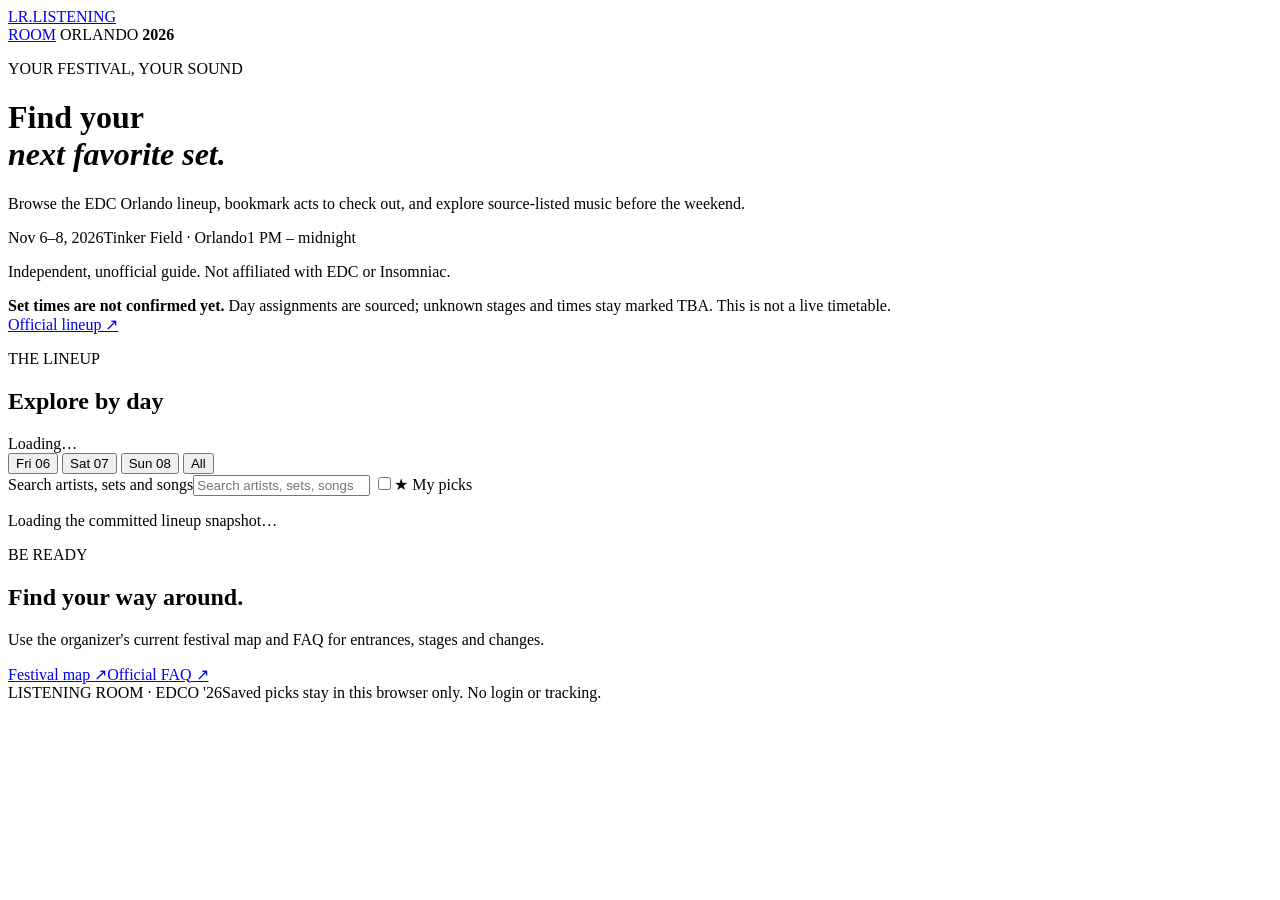
==== companion/index.html @ e68a5770 "Companion MVP: add companion/index.html" ====
<!doctype html>
<html lang="en">
<head>
  <meta charset="utf-8">
  <meta name="viewport" content="width=device-width, initial-scale=1">
  <meta name="theme-color" content="#101225">
  <meta name="description" content="An independent, unofficial EDC Orlando 2026 lineup and music discovery companion.">
  <title>Listening Room · Orlando 2026</title>
  <link rel="stylesheet" href="styles.css">
  <script defer src="app.js"></script>
</head>
<body>
  <header class="site-header">
    <div class="wrap topbar">
      <a class="brand" href="./" aria-label="Listening Room home"><span class="brand-mark">LR<span class="brand-dot">.</span></span><span class="brand-text">LISTENING<br>ROOM</span></a>
      <span class="event-chip">ORLANDO <strong>2026</strong></span>
    </div>
    <div class="wrap hero">
      <p class="eyebrow">YOUR FESTIVAL, YOUR SOUND</p>
      <h1>Find your<br><em>next favorite set.</em></h1>
      <p class="lede">Browse the EDC Orlando lineup, bookmark acts to check out, and explore source-listed music before the weekend.</p>
      <div class="facts">
        <span>Nov 6–8, 2026</span><span>Tinker Field · Orlando</span><span>1 PM – midnight</span>
      </div>
      <p class="disclaimer">Independent, unofficial guide. Not affiliated with EDC or Insomniac.</p>
    </div>
  </header>
  <main class="wrap">
    <section class="notice" aria-label="Schedule status">
      <div><strong>Set times are not confirmed yet.</strong> Day assignments are sourced; unknown stages and times stay marked TBA. This is not a live timetable.</div>
      <a href="https://orlando.edc.com/lineup/" target="_blank" rel="noopener noreferrer">Official lineup ↗</a>
    </section>
    <section class="explorer" aria-label="Explore the lineup">
      <div class="section-intro"><div><p class="eyebrow">THE LINEUP</p><h2>Explore by day</h2></div><span id="record-count" class="record-count" role="status" aria-live="polite">Loading…</span></div>
      <div class="toolbar">
        <div class="days" role="group" aria-label="Filter lineup by day">
          <button type="button" data-day="2026-11-06" aria-pressed="true">Fri <span>06</span></button>
          <button type="button" data-day="2026-11-07" aria-pressed="false">Sat <span>07</span></button>
          <button type="button" data-day="2026-11-08" aria-pressed="false">Sun <span>08</span></button>
          <button type="button" data-day="all" aria-pressed="false">All</button>
        </div>
        <label class="search-field"><span class="visually-hidden">Search artists, sets and songs</span><input id="search" type="search" placeholder="Search artists, sets, songs…" autocomplete="off"></label>
        <label class="saved-toggle"><input id="saved-only" type="checkbox"><span>★ My picks</span></label>
      </div>
      <p class="source-note" id="source-note">Loading the committed lineup snapshot…</p>
      <div id="cards" class="card-grid" aria-live="off"></div>
      <p id="empty" class="empty" hidden>No matching sets. Try another day or clear your filters.</p>
      <p id="load-error" class="error" role="alert" hidden>Couldn't load the local festival data. Serve this repository over HTTP and try again.</p>
    </section>
    <section class="more">
      <div><p class="eyebrow">BE READY</p><h2>Find your way around.</h2><p>Use the organizer's current festival map and FAQ for entrances, stages and changes.</p></div>
      <div class="more-links"><a id="map-link" href="https://orlando.edc.com/guide/map/" target="_blank" rel="noopener noreferrer">Festival map ↗</a><a href="https://orlando.edc.com/guide/faq/" target="_blank" rel="noopener noreferrer">Official FAQ ↗</a></div>
    </section>
  </main>
  <footer class="wrap footer"><span>LISTENING ROOM · EDCO '26</span><span>Saved picks stay in this browser only. No login or tracking.</span></footer>
</body>
</html>
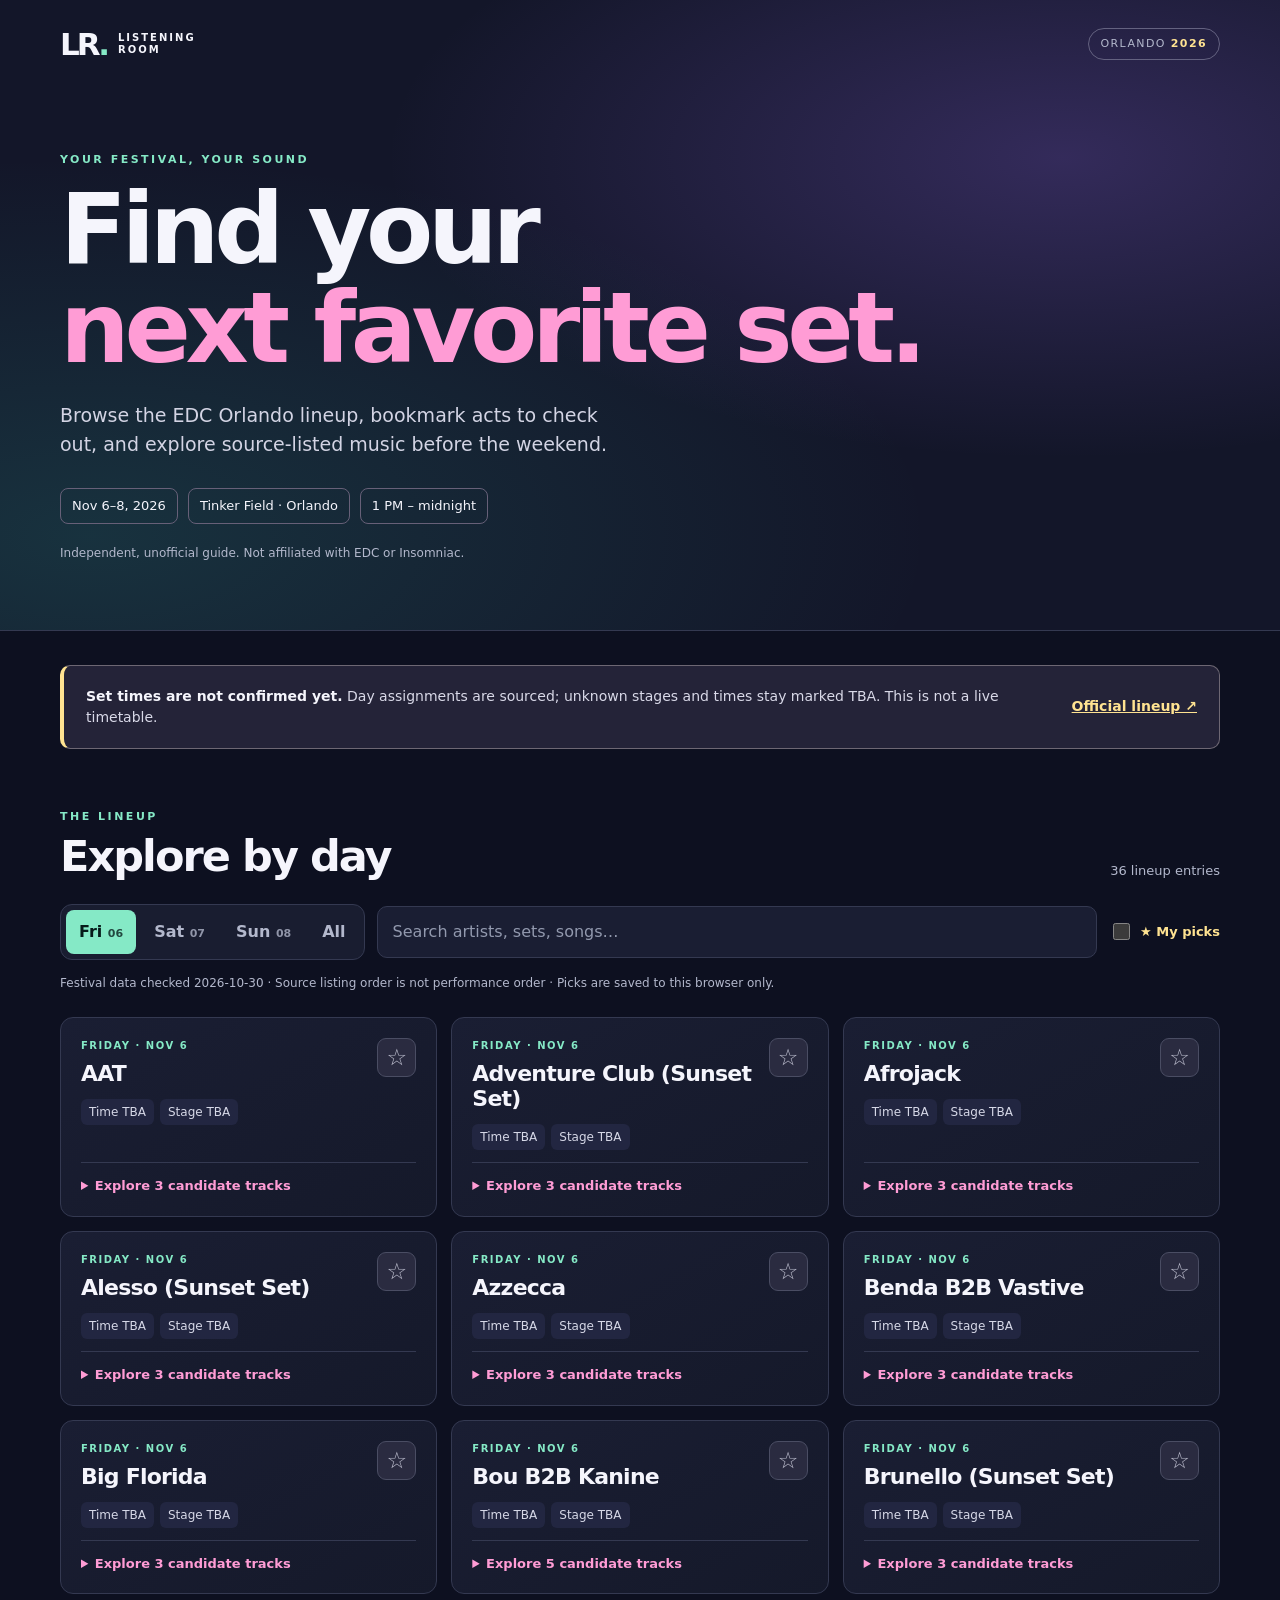
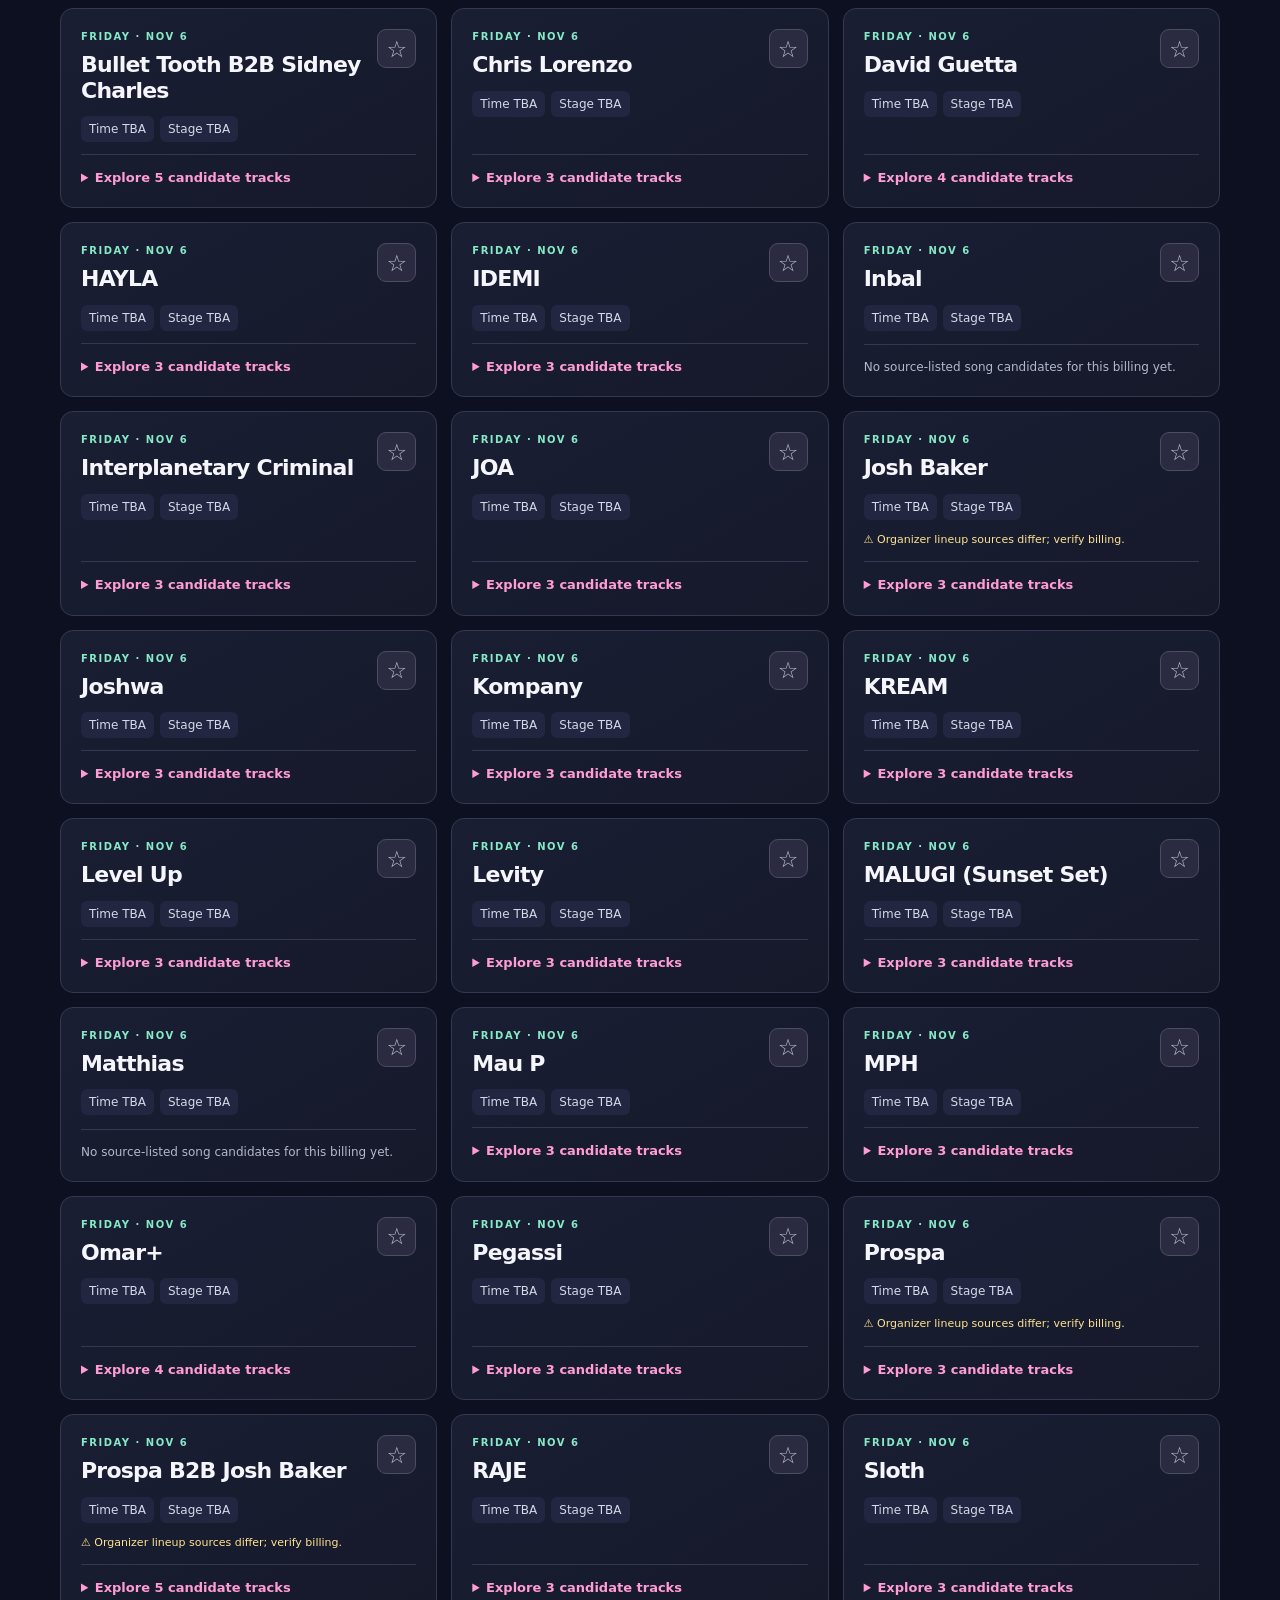
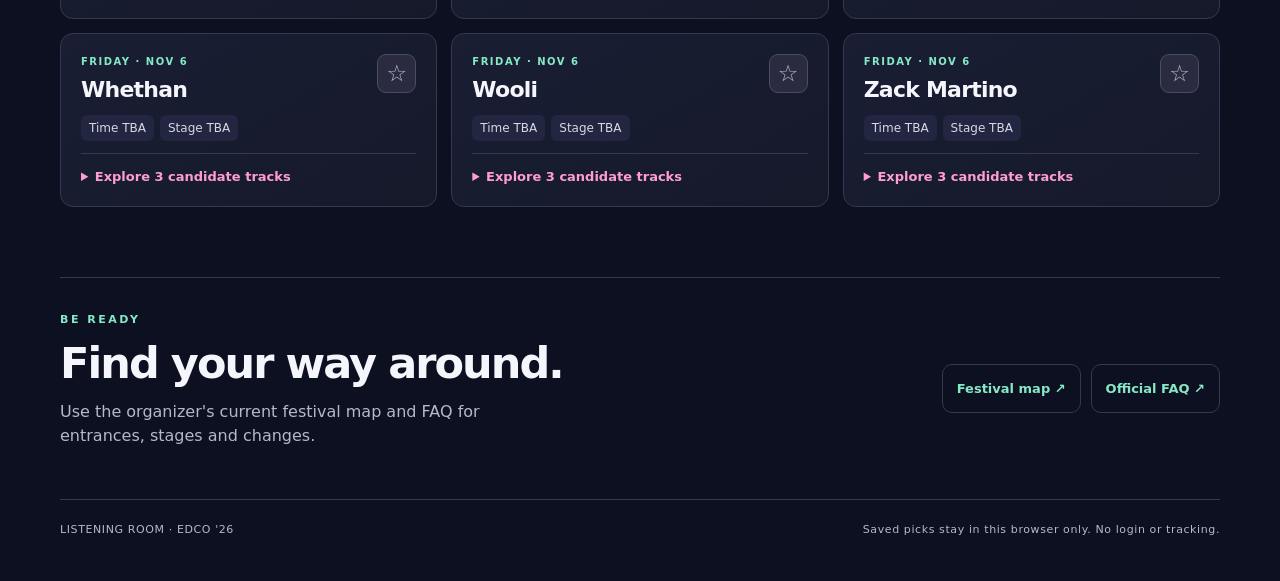
==== commit 45322c62: "Clarify unconfirmed schedule language" ====
--- a/companion/index.html
+++ b/companion/index.html
@@ -44,7 +44,7 @@
       </div>
       <p class="source-note" id="source-note">Loading the committed lineup snapshot…</p>
       <div id="cards" class="card-grid" aria-live="off"></div>
-      <p id="empty" class="empty" hidden>No matching sets. Try another day or clear your filters.</p>
+      <p id="empty" class="empty" hidden>No matching lineup entries. Try another day or clear your filters.</p>
       <p id="load-error" class="error" role="alert" hidden>Couldn't load the local festival data. Serve this repository over HTTP and try again.</p>
     </section>
     <section class="more">
--- a/companion/styles.css
+++ b/companion/styles.css
@@ -0,0 +1,74 @@
+:root{color-scheme:dark;--bg:#0d1020;--panel:#1a1e33;--panel2:#222641;--border:#343951;--text:#f5f5fc;--muted:#b3b8cc;--mint:#85e9c6;--pink:#ff9cd5;--yellow:#ffe391;font-family:Inter,ui-sans-serif,system-ui,-apple-system,BlinkMacSystemFont,"Segoe UI",sans-serif;font-synthesis:none}
+*{box-sizing:border-box}
+html{scroll-behavior:smooth}
+body{margin:0;background:var(--bg);color:var(--text);line-height:1.5}
+a{color:inherit}
+a:focus-visible,button:focus-visible,input:focus-visible,summary:focus-visible{outline:3px solid var(--mint);outline-offset:3px}
+button,input{font:inherit}
+button{cursor:pointer}
+.wrap{width:min(1160px,calc(100% - 36px));margin:auto}
+.site-header{background:radial-gradient(ellipse at 83% 25%,rgba(137,97,219,.28),transparent 45%),radial-gradient(ellipse at 7% 85%,rgba(49,196,174,.16),transparent 50%),#131629;border-bottom:1px solid var(--border)}
+.topbar{height:88px;display:flex;justify-content:space-between;align-items:center}
+.brand{display:flex;align-items:center;gap:11px;text-decoration:none}
+.brand-mark{font-size:31px;line-height:1;font-weight:950;letter-spacing:-3px}
+.brand-dot{color:var(--mint)}
+.brand-text{font-size:10px;font-weight:900;letter-spacing:2px;line-height:1.2}
+.event-chip{border:1px solid #646280;border-radius:30px;padding:7px 12px;font-size:11px;letter-spacing:1.4px;color:var(--muted)}
+.event-chip strong{color:var(--yellow)}
+.hero{padding:64px 0 68px;max-width:1160px}
+.eyebrow{font-size:11px;letter-spacing:2.5px;font-weight:850;color:var(--mint)}
+h1,h2,h3,p{margin-top:0}
+h1{font-size:clamp(46px,8vw,98px);letter-spacing:-.055em;line-height:1.02;margin-bottom:22px;font-weight:900}
+h1 em{font-style:normal;color:var(--pink)}
+.lede{max-width:575px;font-size:19px;color:#d3d4e4}
+.facts{display:flex;flex-wrap:wrap;gap:10px;margin:30px 0 20px}
+.facts span{border:1px solid #676078;border-radius:8px;padding:7px 11px;font-size:13px}
+.disclaimer{color:var(--muted);font-size:12px;margin:0}
+.notice{display:flex;align-items:center;justify-content:space-between;gap:22px;margin:34px 0 60px;padding:20px 22px;border:1px solid #6d6773;border-left:4px solid var(--yellow);border-radius:10px;background:#242338;font-size:14px;color:#d9d9e8}
+.notice strong{color:var(--text)}
+.notice a{white-space:nowrap;color:var(--yellow);font-weight:800}
+.section-intro{display:flex;justify-content:space-between;align-items:end;gap:20px;margin-bottom:23px}
+.section-intro .eyebrow{margin-bottom:8px}
+h2{font-size:clamp(29px,4vw,43px);letter-spacing:-.045em;line-height:1.1;margin:0}
+.record-count{color:var(--muted);font-size:13px}
+.toolbar{display:flex;align-items:center;gap:12px;flex-wrap:wrap;margin-bottom:14px}
+.days{display:flex;gap:5px;background:#191d30;border:1px solid var(--border);padding:5px;border-radius:12px}
+.days button{border:0;border-radius:8px;background:transparent;color:var(--muted);padding:10px 13px;font-weight:750}
+.days button span{font-size:11px;opacity:.78}
+.days button[aria-pressed=true]{background:var(--mint);color:#071b1a}
+.search-field{flex:1;min-width:190px}
+.search-field input{width:100%;border:1px solid var(--border);background:var(--panel);border-radius:10px;padding:13px 15px;color:var(--text)}
+.search-field input::placeholder{color:#9299ae}
+.saved-toggle{display:flex;gap:7px;align-items:center;white-space:nowrap;min-height:46px;color:var(--yellow);font-weight:750;font-size:13px;cursor:pointer}
+.saved-toggle input{accent-color:var(--mint);height:17px;width:17px}
+.source-note{color:var(--muted);font-size:12px;margin:0 0 25px}
+.card-grid{display:grid;grid-template-columns:repeat(3,minmax(0,1fr));gap:14px}
+.act-card{min-width:0;border:1px solid var(--border);border-radius:13px;padding:20px;background:linear-gradient(150deg,var(--panel),#15192a);display:flex;flex-direction:column}
+.card-top{display:flex;gap:16px;justify-content:space-between;align-items:start}
+.day-label{color:var(--mint);font-size:10px;letter-spacing:1.5px;font-weight:900;margin:0 0 8px}
+.act-card h3{font-size:22px;letter-spacing:-.035em;line-height:1.15;overflow-wrap:anywhere;margin:0 0 13px}
+.star{font-size:23px;border:1px solid #4a4d63;border-radius:9px;background:#2a2b40;color:#b8b9c9;width:39px;height:39px;flex:none}
+.star[aria-pressed=true]{color:#19192c;background:var(--yellow);border-color:var(--yellow)}
+.schedule{display:flex;flex-wrap:wrap;gap:6px;margin-bottom:12px}
+.schedule span{font-size:12px;color:#d6d8e7;background:var(--panel2);padding:4px 8px;border-radius:6px}
+.flag{color:var(--yellow);font-size:11px;margin:0 0 13px}
+.songs{border-top:1px solid var(--border);margin-top:auto;padding-top:13px}
+.songs summary{font-size:13px;cursor:pointer;font-weight:750;color:var(--pink)}
+.songs ol{padding-left:18px;margin:13px 0 2px}
+.songs li{margin-bottom:12px}
+.songs li strong{display:block;font-size:13px;font-weight:650}
+.songs li small{display:block;color:var(--muted);font-size:11px;overflow-wrap:anywhere}
+.songs li a{display:inline-block;font-size:12px;margin-top:3px;color:var(--mint)}
+.songs-note{color:var(--muted);font-size:11px;margin:8px 0 0}
+.no-songs{color:var(--muted);font-size:12px;margin:auto 0 0;border-top:1px solid var(--border);padding-top:13px}
+.empty,.error{background:var(--panel);border:1px solid var(--border);padding:30px;border-radius:12px;text-align:center;color:var(--muted)}
+.more{border-top:1px solid var(--border);margin:70px 0 35px;padding-top:34px;display:flex;justify-content:space-between;gap:20px}
+.more p:not(.eyebrow){color:var(--muted);max-width:430px;margin-top:13px}
+.more-links{display:flex;align-items:center;gap:10px;flex-wrap:wrap}
+.more-links a{border:1px solid var(--border);border-radius:10px;text-decoration:none;padding:14px;color:var(--mint);font-size:13px;font-weight:850}
+.footer{border-top:1px solid var(--border);padding:22px 0 42px;display:flex;justify-content:space-between;flex-wrap:wrap;gap:12px;color:var(--muted);font-size:11px;letter-spacing:.6px}
+.visually-hidden{position:absolute;width:1px;height:1px;clip:rect(0,0,0,0);overflow:hidden;white-space:nowrap}
+[hidden]{display:none!important}
+@media(max-width:920px){.card-grid{grid-template-columns:repeat(2,minmax(0,1fr))}}
+@media(max-width:630px){.wrap{width:min(100% - 28px,1160px)}.topbar{height:70px}.hero{padding:39px 0 48px}.lede{font-size:16px}.notice{align-items:start;flex-direction:column;margin:22px 0 44px}.toolbar{align-items:stretch}.days{width:100%;justify-content:space-between}.days button{flex:1;padding:11px 4px}.search-field{flex-basis:100%}.card-grid{grid-template-columns:1fr}.act-card{padding:17px}.more{flex-direction:column;margin-top:48px}.section-intro{align-items:end}.record-count{max-width:100px;text-align:right}}
+@media(prefers-reduced-motion:reduce){html{scroll-behavior:auto}}
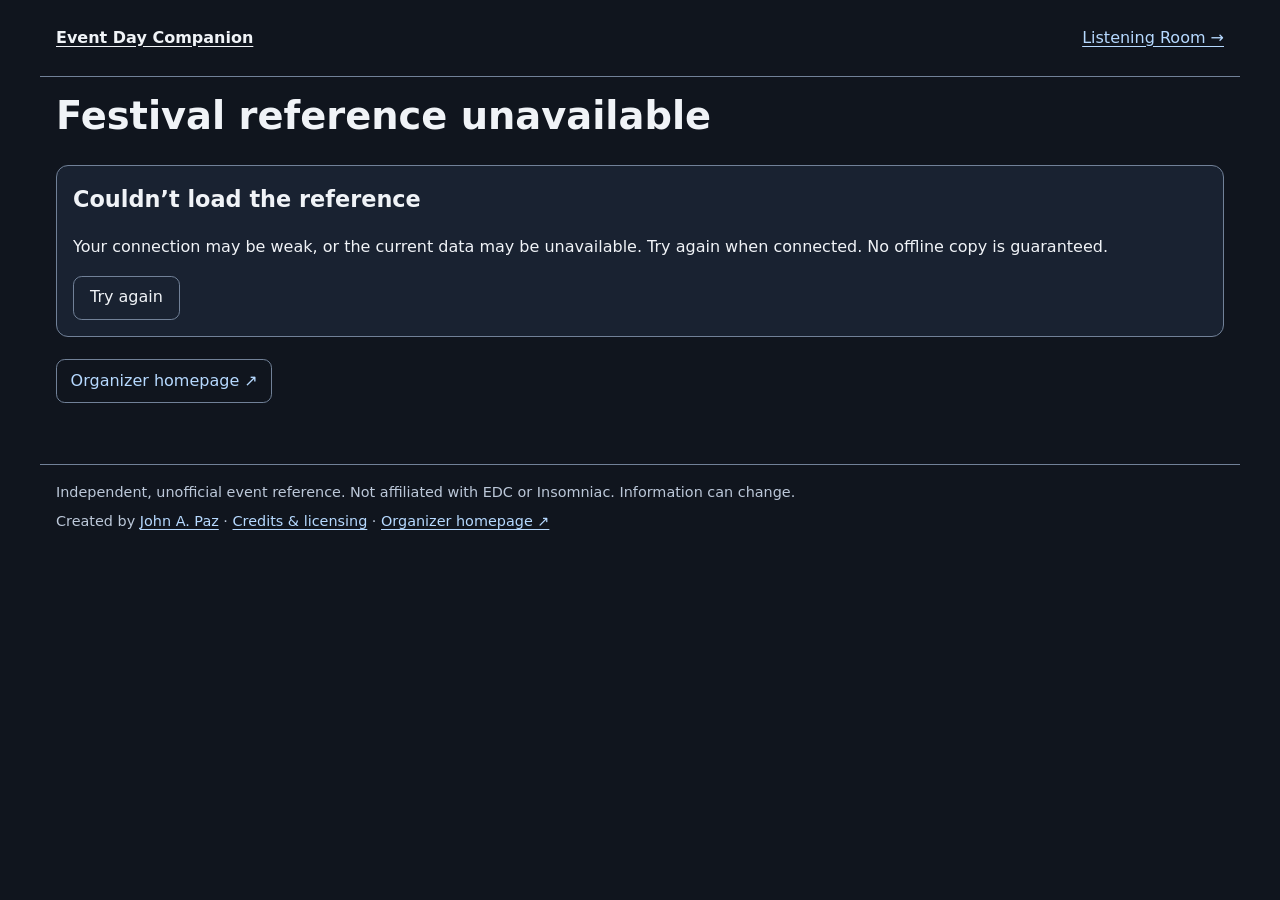
==== commit 61a5c4b7: "Build isolated functional Companion preview and browser acceptance suite" ====
--- a/companion/index.html
+++ b/companion/index.html
@@ -3,55 +3,29 @@
 <head>
   <meta charset="utf-8">
   <meta name="viewport" content="width=device-width, initial-scale=1">
-  <meta name="theme-color" content="#101225">
-  <meta name="description" content="An independent, unofficial EDC Orlando 2026 lineup and music discovery companion.">
-  <title>Listening Room · Orlando 2026</title>
+  <meta name="robots" content="noindex,nofollow">
+  <title>Event Day Companion · EDC Orlando 2026</title>
+  <link rel="icon" href="/favicon.svg" type="image/svg+xml">
   <link rel="stylesheet" href="styles.css">
-  <script defer src="app.js"></script>
+  <script src="../listening-room/lib.js" defer></script>
+  <script src="lib.js" defer></script>
+  <script src="components.js" defer></script>
+  <script src="app.js" defer></script>
 </head>
 <body>
+  <a class="skip" href="#main">Skip to content</a>
   <header class="site-header">
-    <div class="wrap topbar">
-      <a class="brand" href="./" aria-label="Listening Room home"><span class="brand-mark">LR<span class="brand-dot">.</span></span><span class="brand-text">LISTENING<br>ROOM</span></a>
-      <span class="event-chip">ORLANDO <strong>2026</strong></span>
-    </div>
-    <div class="wrap hero">
-      <p class="eyebrow">YOUR FESTIVAL, YOUR SOUND</p>
-      <h1>Find your<br><em>next favorite set.</em></h1>
-      <p class="lede">Browse the EDC Orlando lineup, bookmark acts to check out, and explore source-listed music before the weekend.</p>
-      <div class="facts">
-        <span>Nov 6–8, 2026</span><span>Tinker Field · Orlando</span><span>1 PM – midnight</span>
-      </div>
-      <p class="disclaimer">Independent, unofficial guide. Not affiliated with EDC or Insomniac.</p>
-    </div>
+    <a href="#/explore" class="brand">Event Day Companion</a>
+    <a href="/listening-room/">Listening Room →</a>
   </header>
-  <main class="wrap">
-    <section class="notice" aria-label="Schedule status">
-      <div><strong>Set times are not confirmed yet.</strong> Day assignments are sourced; unknown stages and times stay marked TBA. This is not a live timetable.</div>
-      <a href="https://orlando.edc.com/lineup/" target="_blank" rel="noopener noreferrer">Official lineup ↗</a>
-    </section>
-    <section class="explorer" aria-label="Explore the lineup">
-      <div class="section-intro"><div><p class="eyebrow">THE LINEUP</p><h2>Explore by day</h2></div><span id="record-count" class="record-count" role="status" aria-live="polite">Loading…</span></div>
-      <div class="toolbar">
-        <div class="days" role="group" aria-label="Filter lineup by day">
-          <button type="button" data-day="2026-11-06" aria-pressed="true">Fri <span>06</span></button>
-          <button type="button" data-day="2026-11-07" aria-pressed="false">Sat <span>07</span></button>
-          <button type="button" data-day="2026-11-08" aria-pressed="false">Sun <span>08</span></button>
-          <button type="button" data-day="all" aria-pressed="false">All</button>
-        </div>
-        <label class="search-field"><span class="visually-hidden">Search artists, sets and songs</span><input id="search" type="search" placeholder="Search artists, sets, songs…" autocomplete="off"></label>
-        <label class="saved-toggle"><input id="saved-only" type="checkbox"><span>★ My picks</span></label>
-      </div>
-      <p class="source-note" id="source-note">Loading the committed lineup snapshot…</p>
-      <div id="cards" class="card-grid" aria-live="off"></div>
-      <p id="empty" class="empty" hidden>No matching lineup entries. Try another day or clear your filters.</p>
-      <p id="load-error" class="error" role="alert" hidden>Couldn't load the local festival data. Serve this repository over HTTP and try again.</p>
-    </section>
-    <section class="more">
-      <div><p class="eyebrow">BE READY</p><h2>Find your way around.</h2><p>Use the organizer's current festival map and FAQ for entrances, stages and changes.</p></div>
-      <div class="more-links"><a id="map-link" href="https://orlando.edc.com/guide/map/" target="_blank" rel="noopener noreferrer">Festival map ↗</a><a href="https://orlando.edc.com/guide/faq/" target="_blank" rel="noopener noreferrer">Official FAQ ↗</a></div>
-    </section>
+  <main id="main" tabindex="-1" aria-busy="true">
+    <h1>EDC Orlando 2026</h1>
+    <p role="status">Loading stages and performances…</p>
   </main>
-  <footer class="wrap footer"><span>LISTENING ROOM · EDCO '26</span><span>Saved picks stay in this browser only. No login or tracking.</span></footer>
+  <noscript><p>This preview needs JavaScript for stage and day filtering. Visit <a href="https://orlando.edc.com/">the organizer homepage</a> for official information.</p></noscript>
+  <footer>
+    <p>Independent, unofficial event reference. Not affiliated with EDC or Insomniac. Information can change.</p>
+    <p>Created by <a href="https://johnapaz.com/">John A. Paz</a> · <a href="/about/credits/">Credits &amp; licensing</a> · <a href="https://orlando.edc.com/">Organizer homepage ↗</a></p>
+  </footer>
 </body>
 </html>
--- a/companion/styles.css
+++ b/companion/styles.css
@@ -1,74 +1,3 @@
-:root{color-scheme:dark;--bg:#0d1020;--panel:#1a1e33;--panel2:#222641;--border:#343951;--text:#f5f5fc;--muted:#b3b8cc;--mint:#85e9c6;--pink:#ff9cd5;--yellow:#ffe391;font-family:Inter,ui-sans-serif,system-ui,-apple-system,BlinkMacSystemFont,"Segoe UI",sans-serif;font-synthesis:none}
-*{box-sizing:border-box}
-html{scroll-behavior:smooth}
-body{margin:0;background:var(--bg);color:var(--text);line-height:1.5}
-a{color:inherit}
-a:focus-visible,button:focus-visible,input:focus-visible,summary:focus-visible{outline:3px solid var(--mint);outline-offset:3px}
-button,input{font:inherit}
-button{cursor:pointer}
-.wrap{width:min(1160px,calc(100% - 36px));margin:auto}
-.site-header{background:radial-gradient(ellipse at 83% 25%,rgba(137,97,219,.28),transparent 45%),radial-gradient(ellipse at 7% 85%,rgba(49,196,174,.16),transparent 50%),#131629;border-bottom:1px solid var(--border)}
-.topbar{height:88px;display:flex;justify-content:space-between;align-items:center}
-.brand{display:flex;align-items:center;gap:11px;text-decoration:none}
-.brand-mark{font-size:31px;line-height:1;font-weight:950;letter-spacing:-3px}
-.brand-dot{color:var(--mint)}
-.brand-text{font-size:10px;font-weight:900;letter-spacing:2px;line-height:1.2}
-.event-chip{border:1px solid #646280;border-radius:30px;padding:7px 12px;font-size:11px;letter-spacing:1.4px;color:var(--muted)}
-.event-chip strong{color:var(--yellow)}
-.hero{padding:64px 0 68px;max-width:1160px}
-.eyebrow{font-size:11px;letter-spacing:2.5px;font-weight:850;color:var(--mint)}
-h1,h2,h3,p{margin-top:0}
-h1{font-size:clamp(46px,8vw,98px);letter-spacing:-.055em;line-height:1.02;margin-bottom:22px;font-weight:900}
-h1 em{font-style:normal;color:var(--pink)}
-.lede{max-width:575px;font-size:19px;color:#d3d4e4}
-.facts{display:flex;flex-wrap:wrap;gap:10px;margin:30px 0 20px}
-.facts span{border:1px solid #676078;border-radius:8px;padding:7px 11px;font-size:13px}
-.disclaimer{color:var(--muted);font-size:12px;margin:0}
-.notice{display:flex;align-items:center;justify-content:space-between;gap:22px;margin:34px 0 60px;padding:20px 22px;border:1px solid #6d6773;border-left:4px solid var(--yellow);border-radius:10px;background:#242338;font-size:14px;color:#d9d9e8}
-.notice strong{color:var(--text)}
-.notice a{white-space:nowrap;color:var(--yellow);font-weight:800}
-.section-intro{display:flex;justify-content:space-between;align-items:end;gap:20px;margin-bottom:23px}
-.section-intro .eyebrow{margin-bottom:8px}
-h2{font-size:clamp(29px,4vw,43px);letter-spacing:-.045em;line-height:1.1;margin:0}
-.record-count{color:var(--muted);font-size:13px}
-.toolbar{display:flex;align-items:center;gap:12px;flex-wrap:wrap;margin-bottom:14px}
-.days{display:flex;gap:5px;background:#191d30;border:1px solid var(--border);padding:5px;border-radius:12px}
-.days button{border:0;border-radius:8px;background:transparent;color:var(--muted);padding:10px 13px;font-weight:750}
-.days button span{font-size:11px;opacity:.78}
-.days button[aria-pressed=true]{background:var(--mint);color:#071b1a}
-.search-field{flex:1;min-width:190px}
-.search-field input{width:100%;border:1px solid var(--border);background:var(--panel);border-radius:10px;padding:13px 15px;color:var(--text)}
-.search-field input::placeholder{color:#9299ae}
-.saved-toggle{display:flex;gap:7px;align-items:center;white-space:nowrap;min-height:46px;color:var(--yellow);font-weight:750;font-size:13px;cursor:pointer}
-.saved-toggle input{accent-color:var(--mint);height:17px;width:17px}
-.source-note{color:var(--muted);font-size:12px;margin:0 0 25px}
-.card-grid{display:grid;grid-template-columns:repeat(3,minmax(0,1fr));gap:14px}
-.act-card{min-width:0;border:1px solid var(--border);border-radius:13px;padding:20px;background:linear-gradient(150deg,var(--panel),#15192a);display:flex;flex-direction:column}
-.card-top{display:flex;gap:16px;justify-content:space-between;align-items:start}
-.day-label{color:var(--mint);font-size:10px;letter-spacing:1.5px;font-weight:900;margin:0 0 8px}
-.act-card h3{font-size:22px;letter-spacing:-.035em;line-height:1.15;overflow-wrap:anywhere;margin:0 0 13px}
-.star{font-size:23px;border:1px solid #4a4d63;border-radius:9px;background:#2a2b40;color:#b8b9c9;width:39px;height:39px;flex:none}
-.star[aria-pressed=true]{color:#19192c;background:var(--yellow);border-color:var(--yellow)}
-.schedule{display:flex;flex-wrap:wrap;gap:6px;margin-bottom:12px}
-.schedule span{font-size:12px;color:#d6d8e7;background:var(--panel2);padding:4px 8px;border-radius:6px}
-.flag{color:var(--yellow);font-size:11px;margin:0 0 13px}
-.songs{border-top:1px solid var(--border);margin-top:auto;padding-top:13px}
-.songs summary{font-size:13px;cursor:pointer;font-weight:750;color:var(--pink)}
-.songs ol{padding-left:18px;margin:13px 0 2px}
-.songs li{margin-bottom:12px}
-.songs li strong{display:block;font-size:13px;font-weight:650}
-.songs li small{display:block;color:var(--muted);font-size:11px;overflow-wrap:anywhere}
-.songs li a{display:inline-block;font-size:12px;margin-top:3px;color:var(--mint)}
-.songs-note{color:var(--muted);font-size:11px;margin:8px 0 0}
-.no-songs{color:var(--muted);font-size:12px;margin:auto 0 0;border-top:1px solid var(--border);padding-top:13px}
-.empty,.error{background:var(--panel);border:1px solid var(--border);padding:30px;border-radius:12px;text-align:center;color:var(--muted)}
-.more{border-top:1px solid var(--border);margin:70px 0 35px;padding-top:34px;display:flex;justify-content:space-between;gap:20px}
-.more p:not(.eyebrow){color:var(--muted);max-width:430px;margin-top:13px}
-.more-links{display:flex;align-items:center;gap:10px;flex-wrap:wrap}
-.more-links a{border:1px solid var(--border);border-radius:10px;text-decoration:none;padding:14px;color:var(--mint);font-size:13px;font-weight:850}
-.footer{border-top:1px solid var(--border);padding:22px 0 42px;display:flex;justify-content:space-between;flex-wrap:wrap;gap:12px;color:var(--muted);font-size:11px;letter-spacing:.6px}
-.visually-hidden{position:absolute;width:1px;height:1px;clip:rect(0,0,0,0);overflow:hidden;white-space:nowrap}
-[hidden]{display:none!important}
-@media(max-width:920px){.card-grid{grid-template-columns:repeat(2,minmax(0,1fr))}}
-@media(max-width:630px){.wrap{width:min(100% - 28px,1160px)}.topbar{height:70px}.hero{padding:39px 0 48px}.lede{font-size:16px}.notice{align-items:start;flex-direction:column;margin:22px 0 44px}.toolbar{align-items:stretch}.days{width:100%;justify-content:space-between}.days button{flex:1;padding:11px 4px}.search-field{flex-basis:100%}.card-grid{grid-template-columns:1fr}.act-card{padding:17px}.more{flex-direction:column;margin-top:48px}.section-intro{align-items:end}.record-count{max-width:100px;text-align:right}}
-@media(prefers-reduced-motion:reduce){html{scroll-behavior:auto}}
+/* Temporary neutral presentation. Replace component styles after #61 design review. */
+:root{color-scheme:dark;--bg:#10151e;--surface:#192231;--text:#f0f3f7;--muted:#bcc8d9;--line:#718198;--link:#b6d9ff;--warn:#ffe1a5;--focus:#ffdb83;font-family:system-ui,sans-serif;font-size:16px;line-height:1.55}
+*{box-sizing:border-box}body{margin:0;background:var(--bg);color:var(--text)}a{color:var(--link);text-underline-offset:.2em}a,button{touch-action:manipulation}a:focus-visible,button:focus-visible{outline:3px solid var(--focus);outline-offset:4px}button{font:inherit;color:inherit;background:var(--surface);border:1px solid var(--line);border-radius:.55rem;cursor:pointer;min-height:44px;padding:.5rem 1rem}a{overflow-wrap:anywhere}h1,h2,h3,p{margin-top:0}h1{font-size:clamp(1.7rem,4vw,2.4rem);line-height:1.2}h2{font-size:1.4rem}h3{font-size:1.1rem}h1:focus,h2:focus{outline:none}small,.muted{color:var(--muted)}.site-header,main,footer{max-width:1200px;margin:auto;padding:1rem}.site-header{display:flex;justify-content:space-between;align-items:center;gap:1rem;border-bottom:1px solid var(--line);flex-wrap:wrap}.site-header a{min-height:44px;display:inline-flex;align-items:center}.brand{font-weight:700;color:var(--text)}.skip{position:fixed;top:-100px;left:1rem;z-index:3;background:var(--text);color:var(--bg);padding:.75rem}.skip:focus{top:.5rem}.eyebrow{color:var(--muted);font-size:.85rem;text-transform:uppercase;letter-spacing:.07em}.intro{margin-bottom:1rem}.notice,.state-box{background:var(--surface);border:1px solid var(--line);border-radius:.75rem;padding:1rem;margin-bottom:1rem}.notice p:last-child,.state-box p:last-child{margin-bottom:0}.notice-warning{border-left:4px solid var(--warn)}.days{display:flex;flex-wrap:wrap;gap:.5rem;margin:1rem 0}.days a,.back,.action{display:inline-flex;min-height:44px;align-items:center;padding:.5rem .85rem;border:1px solid var(--line);border-radius:.55rem;text-decoration:none}.days a[aria-current="date"],.stage-link[aria-current="true"]{background:#304764;box-shadow:inset 0 0 0 1px var(--link);color:var(--text)}.explorer{display:grid;grid-template-columns:minmax(220px,1fr) minmax(0,2fr);gap:1.5rem;align-items:start}.stage-list,.schedule{list-style:none;padding:0;margin:0}.stage-list{display:grid;gap:.65rem}.stage-link{display:flex;flex-direction:column;padding:.85rem 1rem;min-height:60px;border:1px solid var(--line);border-radius:.65rem;text-decoration:none;background:var(--surface)}.stage-link strong{font-size:1.05rem}.stage-link small{color:var(--muted)}.stage-list-panel h2{margin-bottom:.65rem}.stage-tools{margin-top:.75rem}.stage-tools a{display:block;min-height:44px;padding:.5rem 0}.panel{min-width:0}.schedule{display:grid;gap:.8rem}.performance{border:1px solid var(--line);border-radius:.7rem;background:var(--surface);padding:1rem;min-width:0}.performance h3{margin-bottom:.5rem}.performance h3 a{display:inline-block;min-height:44px;align-content:center}.participants{display:flex;gap:.35rem .75rem;flex-wrap:wrap}.participants a{min-height:44px;display:inline-flex;align-items:center}.schedule-time{font-variant-numeric:tabular-nums;margin-bottom:.3rem}.schedule-note{font-size:.9rem;color:var(--warn)}.schedule-note:last-child{margin-bottom:0}.day-heading{margin:1.2rem 0 .6rem}.section-meta{color:var(--muted);font-size:.95rem}.details{max-width:850px;margin:0 auto}.details .back{margin-bottom:1rem}.artist-name{margin-top:1rem}.action{margin:.4rem .6rem .8rem 0}.geometry-unavailable{font-size:.9rem;color:var(--muted)}footer{margin-top:2rem;border-top:1px solid var(--line);font-size:.9rem;color:var(--muted)}footer p{margin-bottom:.4rem}.data-status{font-size:.9rem}.sr-only{position:absolute;width:1px;height:1px;padding:0;margin:-1px;overflow:hidden;clip:rect(0,0,0,0);white-space:nowrap;border:0}@media(max-width:700px){.explorer{grid-template-columns:minmax(0,1fr)}.stage-list{grid-template-columns:repeat(2,minmax(0,1fr))}.stage-link{padding:.7rem}.site-header,main,footer{padding:.8rem}.explorer{gap:1rem}}@media(max-width:320px){.stage-list{grid-template-columns:minmax(0,1fr)}}@media(prefers-reduced-motion:reduce){*,*::before,*::after{scroll-behavior:auto!important;animation:none!important;transition:none!important}}
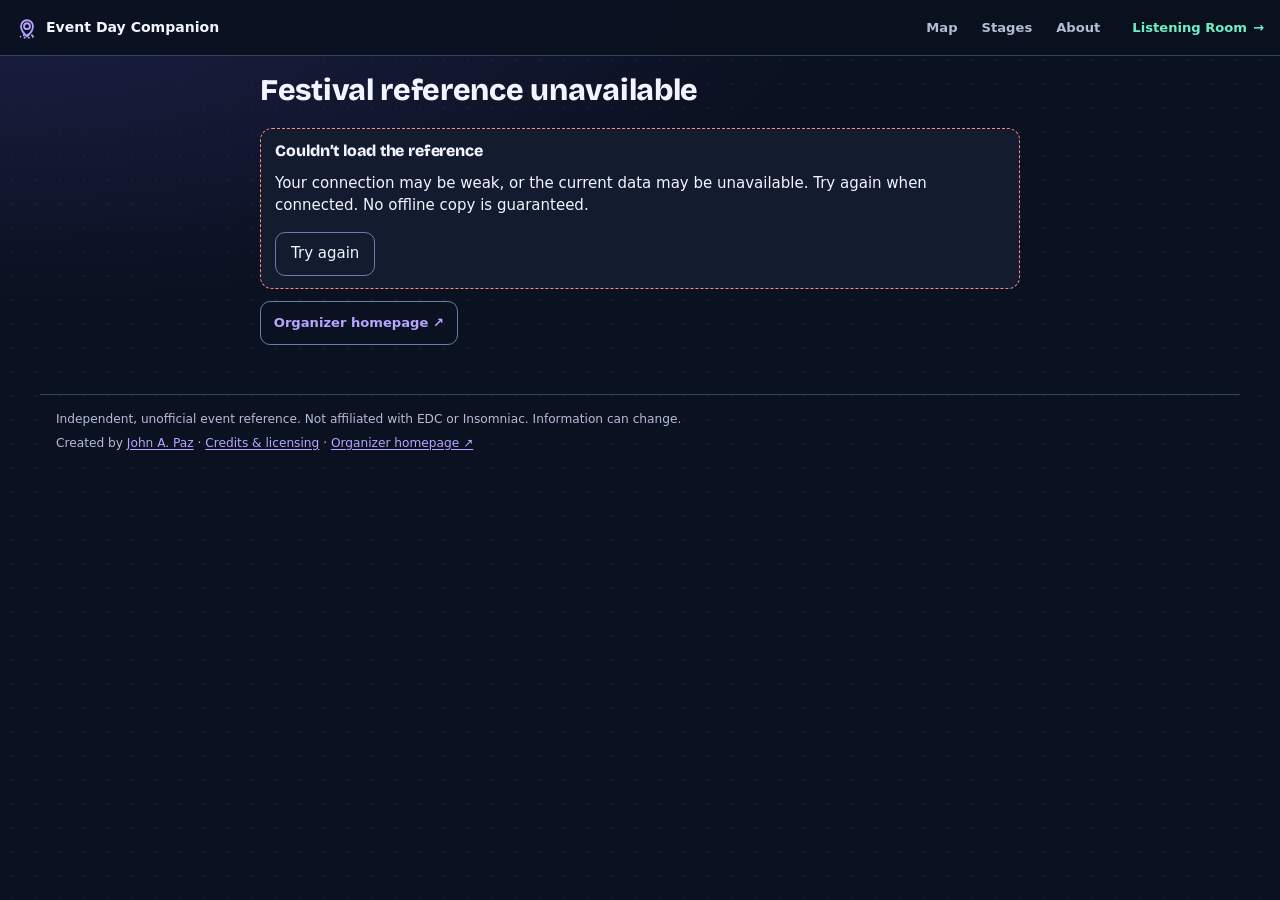
==== commit ce4faecd: "Companion Session 2: integrate After Dark Atlas design into the functional app Lane A of #77 (#61 #6" ====
--- a/companion/index.html
+++ b/companion/index.html
@@ -2,8 +2,9 @@
 <html lang="en">
 <head>
   <meta charset="utf-8">
-  <meta name="viewport" content="width=device-width, initial-scale=1">
+  <meta name="viewport" content="width=device-width, initial-scale=1, viewport-fit=cover">
   <meta name="robots" content="noindex,nofollow">
+  <meta name="theme-color" content="#0a1120">
   <title>Event Day Companion · EDC Orlando 2026</title>
   <link rel="icon" href="/favicon.svg" type="image/svg+xml">
   <link rel="stylesheet" href="styles.css">
@@ -14,15 +15,25 @@
 </head>
 <body>
   <a class="skip" href="#main">Skip to content</a>
-  <header class="site-header">
-    <a href="#/explore" class="brand">Event Day Companion</a>
-    <a href="/listening-room/">Listening Room →</a>
+  <header class="app-bar">
+    <a href="#/map" class="brand" data-nav="home" aria-label="Event Day Companion, home">
+      <svg width="22" height="22" viewBox="0 0 24 24" fill="none" stroke="currentColor" stroke-width="2" aria-hidden="true" focusable="false"><circle cx="12" cy="10" r="3.2"/><path d="M12 21s-6.5-5.6-6.5-11a6.5 6.5 0 0 1 13 0c0 5.4-6.5 11-6.5 11z"/><ellipse cx="12" cy="21" rx="7" ry="1.6" stroke-dasharray="2 2.4"/></svg>
+      <span>Event Day <span class="brand-long">Companion</span></span>
+    </a>
+    <nav class="primary" aria-label="Primary">
+      <a href="#/map" data-nav="map"><svg width="20" height="20" viewBox="0 0 24 24" fill="none" stroke="currentColor" stroke-width="2" stroke-linejoin="round" aria-hidden="true" focusable="false"><path d="M9 4 3 6v14l6-2 6 2 6-2V4l-6 2-6-2zM9 4v14M15 6v14"/></svg><span>Map</span></a>
+      <a href="#/stages" data-nav="stages"><svg width="20" height="20" viewBox="0 0 24 24" fill="none" stroke="currentColor" stroke-width="2" stroke-linecap="round" aria-hidden="true" focusable="false"><path d="M8 6h13M8 12h13M8 18h13M3 6h.01M3 12h.01M3 18h.01"/></svg><span>Stages</span></a>
+      <a href="#/sources" data-nav="sources"><svg width="20" height="20" viewBox="0 0 24 24" fill="none" stroke="currentColor" stroke-width="2" stroke-linecap="round" aria-hidden="true" focusable="false"><circle cx="12" cy="12" r="9"/><path d="M12 11v5M12 8h.01"/></svg><span>About</span></a>
+    </nav>
+    <a class="to-lr" href="/listening-room/">Listening Room <span aria-hidden="true">→</span></a>
   </header>
+  <div id="banner" class="banner" role="status" hidden></div>
   <main id="main" tabindex="-1" aria-busy="true">
     <h1>EDC Orlando 2026</h1>
     <p role="status">Loading stages and performances…</p>
   </main>
-  <noscript><p>This preview needs JavaScript for stage and day filtering. Visit <a href="https://orlando.edc.com/">the organizer homepage</a> for official information.</p></noscript>
+  <div id="live" class="sr-only" role="status" aria-live="polite" aria-atomic="true"></div>
+  <noscript><p class="noscript">This preview needs JavaScript for stage and day filtering. Visit <a href="https://orlando.edc.com/">the organizer homepage</a> for official information.</p></noscript>
   <footer>
     <p>Independent, unofficial event reference. Not affiliated with EDC or Insomniac. Information can change.</p>
     <p>Created by <a href="https://johnapaz.com/">John A. Paz</a> · <a href="/about/credits/">Credits &amp; licensing</a> · <a href="https://orlando.edc.com/">Organizer homepage ↗</a></p>
--- a/companion/styles.css
+++ b/companion/styles.css
@@ -1,3 +1,197 @@
-/* Temporary neutral presentation. Replace component styles after #61 design review. */
-:root{color-scheme:dark;--bg:#10151e;--surface:#192231;--text:#f0f3f7;--muted:#bcc8d9;--line:#718198;--link:#b6d9ff;--warn:#ffe1a5;--focus:#ffdb83;font-family:system-ui,sans-serif;font-size:16px;line-height:1.55}
-*{box-sizing:border-box}body{margin:0;background:var(--bg);color:var(--text)}a{color:var(--link);text-underline-offset:.2em}a,button{touch-action:manipulation}a:focus-visible,button:focus-visible{outline:3px solid var(--focus);outline-offset:4px}button{font:inherit;color:inherit;background:var(--surface);border:1px solid var(--line);border-radius:.55rem;cursor:pointer;min-height:44px;padding:.5rem 1rem}a{overflow-wrap:anywhere}h1,h2,h3,p{margin-top:0}h1{font-size:clamp(1.7rem,4vw,2.4rem);line-height:1.2}h2{font-size:1.4rem}h3{font-size:1.1rem}h1:focus,h2:focus{outline:none}small,.muted{color:var(--muted)}.site-header,main,footer{max-width:1200px;margin:auto;padding:1rem}.site-header{display:flex;justify-content:space-between;align-items:center;gap:1rem;border-bottom:1px solid var(--line);flex-wrap:wrap}.site-header a{min-height:44px;display:inline-flex;align-items:center}.brand{font-weight:700;color:var(--text)}.skip{position:fixed;top:-100px;left:1rem;z-index:3;background:var(--text);color:var(--bg);padding:.75rem}.skip:focus{top:.5rem}.eyebrow{color:var(--muted);font-size:.85rem;text-transform:uppercase;letter-spacing:.07em}.intro{margin-bottom:1rem}.notice,.state-box{background:var(--surface);border:1px solid var(--line);border-radius:.75rem;padding:1rem;margin-bottom:1rem}.notice p:last-child,.state-box p:last-child{margin-bottom:0}.notice-warning{border-left:4px solid var(--warn)}.days{display:flex;flex-wrap:wrap;gap:.5rem;margin:1rem 0}.days a,.back,.action{display:inline-flex;min-height:44px;align-items:center;padding:.5rem .85rem;border:1px solid var(--line);border-radius:.55rem;text-decoration:none}.days a[aria-current="date"],.stage-link[aria-current="true"]{background:#304764;box-shadow:inset 0 0 0 1px var(--link);color:var(--text)}.explorer{display:grid;grid-template-columns:minmax(220px,1fr) minmax(0,2fr);gap:1.5rem;align-items:start}.stage-list,.schedule{list-style:none;padding:0;margin:0}.stage-list{display:grid;gap:.65rem}.stage-link{display:flex;flex-direction:column;padding:.85rem 1rem;min-height:60px;border:1px solid var(--line);border-radius:.65rem;text-decoration:none;background:var(--surface)}.stage-link strong{font-size:1.05rem}.stage-link small{color:var(--muted)}.stage-list-panel h2{margin-bottom:.65rem}.stage-tools{margin-top:.75rem}.stage-tools a{display:block;min-height:44px;padding:.5rem 0}.panel{min-width:0}.schedule{display:grid;gap:.8rem}.performance{border:1px solid var(--line);border-radius:.7rem;background:var(--surface);padding:1rem;min-width:0}.performance h3{margin-bottom:.5rem}.performance h3 a{display:inline-block;min-height:44px;align-content:center}.participants{display:flex;gap:.35rem .75rem;flex-wrap:wrap}.participants a{min-height:44px;display:inline-flex;align-items:center}.schedule-time{font-variant-numeric:tabular-nums;margin-bottom:.3rem}.schedule-note{font-size:.9rem;color:var(--warn)}.schedule-note:last-child{margin-bottom:0}.day-heading{margin:1.2rem 0 .6rem}.section-meta{color:var(--muted);font-size:.95rem}.details{max-width:850px;margin:0 auto}.details .back{margin-bottom:1rem}.artist-name{margin-top:1rem}.action{margin:.4rem .6rem .8rem 0}.geometry-unavailable{font-size:.9rem;color:var(--muted)}footer{margin-top:2rem;border-top:1px solid var(--line);font-size:.9rem;color:var(--muted)}footer p{margin-bottom:.4rem}.data-status{font-size:.9rem}.sr-only{position:absolute;width:1px;height:1px;padding:0;margin:-1px;overflow:hidden;clip:rect(0,0,0,0);white-space:nowrap;border:0}@media(max-width:700px){.explorer{grid-template-columns:minmax(0,1fr)}.stage-list{grid-template-columns:repeat(2,minmax(0,1fr))}.stage-link{padding:.7rem}.site-header,main,footer{padding:.8rem}.explorer{gap:1rem}}@media(max-width:320px){.stage-list{grid-template-columns:minmax(0,1fr)}}@media(prefers-reduced-motion:reduce){*,*::before,*::after{scroll-behavior:auto!important;animation:none!important;transition:none!important}}
+/* Event Day Companion · "After Dark Atlas" (docs/companion-design/DESIGN-GUIDELINES.md).
+   Sibling of Listening Room: same navy family, type and focus ring; the accent is violet and
+   mint is reserved for routes into Listening Room. REVIEW DEFAULTS (not owner-approved):
+   --violet (accent) and the desktop layout at the 1100px breakpoint. Both are isolated below. */
+@font-face{font-family:"Bricolage Grotesque";font-style:normal;font-weight:800;font-display:swap;src:url(../listening-room/fonts/bricolage-grotesque-latin-800.woff2) format("woff2")}
+:root{color-scheme:dark;
+  /* ground */
+  --bg:#0a1120;--bg-glow:#1c1f44;--map-dot:#ffffff0d;--bar:#0a1120f5;
+  --panel:#131b2e;--sheet:#182238;--line:#33405f;--line-strong:#6b7ca6;
+  /* text */
+  --text:#f2f5ff;--muted:#b4bdd6;
+  /* accent: PROVISIONAL review default. Alternative in the design notes: sodium orange #ffb36b. */
+  --violet:#b9a4ff;--violet-hover:#d6caff;--violet-ink:#140b2e;--violet-wash:#b9a4ff1f;
+  /* shared meanings */
+  --mint:#6ff0c4;--mint-hover:#b2ffe7;--amber:#ffd98a;--coral:#ff8a78;
+  --sans:system-ui,-apple-system,"Segoe UI",Roboto,sans-serif;--display:"Bricolage Grotesque",var(--sans);
+  /* layout */
+  --gutter:16px;--target:44px;--header:56px;--days-h:60px;--tabbar:60px;--radius:12px;
+  --rail-w:320px;--page-w:760px;--wide-w:1200px;
+  font-family:var(--sans);font-size:15px;line-height:1.45}
+*{box-sizing:border-box}
+html{scroll-padding-top:calc(var(--header) + var(--days-h) + 12px);scroll-padding-bottom:calc(var(--tabbar) + 12px)}
+body{margin:0;overflow-wrap:anywhere;color:var(--text);padding-bottom:calc(var(--tabbar) + env(safe-area-inset-bottom));
+  background:radial-gradient(ellipse at 0 0,var(--bg-glow) 0,transparent 45%) no-repeat,radial-gradient(var(--map-dot) 1.2px,transparent 1.4px) 0 0/24px 24px,var(--bg)}
+a{color:var(--violet);text-underline-offset:.2em}a:hover{color:var(--violet-hover)}
+a,button{touch-action:manipulation}
+:focus-visible{outline:3px solid var(--amber);outline-offset:3px}
+button{font:inherit;color:inherit;background:var(--panel);border:1px solid var(--line-strong);border-radius:10px;cursor:pointer;min-height:var(--target);padding:.5rem 1rem}
+h1,h2,h3,p,ul,dl,dd{margin-top:0}
+h1,h2{font-family:var(--display);font-weight:800;letter-spacing:-.01em;line-height:1.2}
+h1{font-size:clamp(1.5rem,5vw,2rem);margin-bottom:.25rem}
+h2{font-size:1.25rem}h3{font-size:1rem}
+h1:focus,h2:focus,main:focus{outline:none}
+[tabindex="-1"]{scroll-margin-top:calc(var(--header) + var(--days-h) + 12px)}
+small,.muted{color:var(--muted)}
+.sr-only{position:absolute;width:1px;height:1px;padding:0;margin:-1px;overflow:hidden;clip:rect(0,0,0,0);clip-path:inset(50%);white-space:nowrap;border:0}
+.skip{position:fixed;top:-100px;left:1rem;z-index:50;background:var(--amber);color:#000;padding:.75rem}.skip:focus{top:.5rem}
+
+/* app bar + primary navigation (bottom tab bar on phones, header links on wide screens) */
+.app-bar{position:sticky;top:0;z-index:30;display:flex;flex-wrap:wrap;align-items:center;column-gap:8px;min-height:var(--header);padding:0 var(--gutter);background:var(--bar);border-bottom:1px solid var(--line)}
+.brand{display:inline-flex;align-items:center;gap:8px;min-height:var(--target);margin-right:auto;color:var(--text);font-weight:650;font-size:.9375rem;text-decoration:none}
+.brand svg{color:var(--violet);flex:none}
+.to-lr{display:inline-flex;align-items:center;gap:6px;min-height:var(--target);color:var(--mint);font-size:.875rem;font-weight:650;text-decoration:none}
+.to-lr:hover{color:var(--mint-hover);text-decoration:underline}
+.primary{position:fixed;left:0;right:0;bottom:0;z-index:30;display:flex;padding-bottom:env(safe-area-inset-bottom);background:var(--panel);border-top:1px solid var(--line)}
+.primary a{flex:1;display:flex;flex-direction:column;align-items:center;justify-content:center;gap:2px;min-height:var(--tabbar);color:var(--muted);font-size:.8125rem;font-weight:650;text-decoration:none}
+.primary a:hover{color:var(--text)}
+.primary a[aria-current="page"]{color:var(--violet);box-shadow:inset 0 3px 0 var(--violet)}
+.banner{max-width:var(--wide-w);margin:8px auto 0;padding:10px var(--gutter);border:1px solid var(--amber);border-radius:10px;background:var(--panel);font-size:.875rem}
+.banner[hidden]{display:none}
+
+/* page frame */
+main{padding:0 var(--gutter)}
+.page,.details{max-width:var(--page-w);margin:0 auto;padding:16px 0 24px}
+.page.wide{max-width:var(--wide-w)}
+.intro{margin-bottom:12px}
+.eyebrow{margin-bottom:4px;color:var(--muted);font-size:.75rem;font-weight:650;letter-spacing:.07em;text-transform:uppercase}
+.intro p:last-child{margin-bottom:0}
+.notice,.state-box{margin:0 0 12px;padding:12px 14px;background:var(--panel);border:1px solid var(--line);border-radius:var(--radius)}
+.notice p:last-child,.state-box p:last-child{margin-bottom:0}
+.notice p{margin-bottom:6px}
+.notice.compact{font-size:.8125rem;padding:10px 12px}
+.notice-warning{border-left:4px solid var(--line-strong)}
+.geometry-unavailable{border-style:dashed;color:var(--muted)}
+.geometry-unavailable strong{color:var(--text)}
+.stale{color:var(--amber)}
+.state-box{border:1px dashed var(--line-strong)}
+.state-box.error{border-color:var(--coral)}
+.state-box h2{font-size:1.0625rem}
+.back,.action{display:inline-flex;align-items:center;min-height:var(--target);padding:.5rem .85rem;margin:0 .6rem .6rem 0;border:1px solid var(--line-strong);border-radius:10px;font-weight:650;font-size:.875rem;text-decoration:none}
+.back:hover,.action:hover{border-color:var(--violet)}
+.external{white-space:normal}
+
+/* day switch: native links styled as a segmented control */
+.days{position:sticky;top:var(--header);z-index:20;display:flex;gap:6px;margin:0 calc(var(--gutter) * -1) 12px;padding:8px var(--gutter);background:var(--bar);border-bottom:1px solid var(--line)}
+.days a{flex:1;display:inline-flex;align-items:center;justify-content:center;min-height:var(--target);padding:0 6px;border:1px solid var(--line-strong);border-radius:10px;background:var(--panel);color:var(--muted);font-size:.875rem;font-weight:650;text-decoration:none;white-space:nowrap}
+.days a:hover{border-color:var(--violet);color:var(--text)}
+.days a[aria-current="true"]{background:var(--violet);border-color:var(--violet);color:var(--violet-ink)}
+
+/* stages */
+.stage-list-panel h2{margin-bottom:8px;font-size:1.0625rem}
+.stage-list{display:grid;gap:8px;margin:0 0 12px;padding:0;list-style:none}
+.stage-link{display:grid;grid-template-columns:minmax(0,1fr) auto;align-items:center;column-gap:12px;min-height:64px;padding:10px 14px;border:1px solid var(--line);border-radius:var(--radius);background:var(--panel);color:var(--text);text-decoration:none}
+.stage-link:hover{border-color:var(--violet)}
+.stage-name{display:block;font-family:var(--display);font-weight:800;font-size:1.0625rem;line-height:1.25}
+.stage-link small{display:block;grid-column:1;margin-top:2px;font-size:.8125rem}
+.stage-name{grid-column:1}
+.stage-link svg{grid-column:2;grid-row:1 / span 2;color:var(--muted)}
+.stage-link.empty{border-style:dashed}
+.stage-link[aria-current="true"]{border-color:var(--violet);background:var(--violet-wash);box-shadow:inset 3px 0 0 var(--violet)}
+.stage-tools{display:flex;flex-wrap:wrap;gap:0 18px}
+.stage-tools a{display:inline-flex;align-items:center;min-height:var(--target);font-weight:600;font-size:.875rem}
+.stage-tools a[aria-current="true"]{color:var(--text);text-decoration-color:var(--violet)}
+
+/* explore: stage rail + schedule panel */
+.explorer{display:grid;grid-template-columns:minmax(0,1fr);gap:16px;align-items:start}
+.rail .stage-list-panel h2{margin-bottom:6px}
+.rail .stage-list{grid-template-columns:repeat(2,minmax(0,1fr))}
+.rail .stage-link{min-height:var(--target);padding:8px 10px}
+.rail .stage-name{font-size:.9375rem;overflow-wrap:normal}
+.rail .stage-link small,.rail .stage-link svg{position:absolute;width:1px;height:1px;overflow:hidden;clip-path:inset(50%);white-space:nowrap}
+.rail .geometry-unavailable{margin-top:8px}
+.panel{min-width:0}
+.panel>h2{margin-bottom:4px;font-size:1.5rem}
+.section-meta{margin-bottom:6px;color:var(--muted);font-size:.875rem}
+.foot-link{margin:16px 0 0}.foot-link a{display:inline-flex;align-items:center;min-height:var(--target)}
+.day-heading{position:sticky;top:calc(var(--header) + var(--days-h));z-index:5;margin:18px calc(var(--gutter) * -1) 0;padding:10px var(--gutter) 6px;background:var(--bar);border-bottom:1px solid var(--line);color:var(--muted);font-size:.8125rem;font-weight:700;letter-spacing:.04em}
+.day-heading.subtle{position:static;margin:14px 0 0;padding:6px 0;background:none;font-weight:600}
+
+/* set rows */
+.schedule{margin:0;padding:0;list-style:none}
+.set{display:grid;grid-template-columns:5.75rem minmax(0,1fr);column-gap:12px;min-height:64px;padding:10px 0;border-bottom:1px solid var(--line)}
+.set p{margin:0}
+.time{padding-top:2px;font-variant-numeric:tabular-nums;font-weight:650;font-size:.875rem;line-height:1.35}
+.time span{display:block}.time .end{color:var(--muted);font-weight:500}
+.time.none{color:var(--muted);font-weight:500}
+.untimed .set{grid-template-columns:1.75rem minmax(0,1fr)}
+.billing{font-weight:650}
+.chip{display:inline-block;margin-left:6px;padding:1px 8px;border:1px solid var(--line-strong);border-radius:99px;color:var(--muted);font-size:.75rem;font-weight:600;vertical-align:2px}
+.set-stage{color:var(--muted);font-size:.8125rem}
+.set-status{color:var(--muted);font-size:.8125rem}
+.disagree-note{margin-top:4px!important;font-size:.8125rem;color:var(--text)}
+.actions{display:flex;flex-wrap:wrap;align-items:center;gap:0 16px;margin-top:2px!important}
+.actions .status{min-height:var(--target)}
+.details-link,.hear,.artist-link{display:inline-flex;align-items:center;min-height:var(--target);font-size:.875rem;font-weight:650}
+.hear,.listening-link{color:var(--mint);text-decoration:none}
+.hear:hover,.listening-link:hover{color:var(--mint-hover);text-decoration:underline}
+.listening-link{border-color:var(--mint)!important}
+.participants{display:flex;flex-wrap:wrap;gap:0 16px;margin-bottom:8px}
+.cta-group{display:flex;flex-wrap:wrap;gap:0 4px;margin-bottom:8px}
+.cta-group .no-tracks{margin:0}
+
+/* status badges: glyph + words, never colour alone */
+.status{display:inline-flex;align-items:center;gap:.4em;color:var(--muted);font-size:.8125rem;white-space:nowrap}
+.status::before{content:"";flex:none;width:10px;height:10px;border-radius:50%}
+.status.glyph{gap:0}
+.status.verified{color:var(--violet)}.status.verified::before{background:var(--violet)}
+.status.poster::before{border:1.5px dashed var(--muted)}
+.status.unknown::before{border:1.5px dotted var(--muted);border-radius:2px}
+.status.mixed::before,.legend .status.mixed::before{display:none}
+.status.disagree{color:var(--coral)}.status.disagree::before{content:"!";width:auto;height:auto;border-radius:0;font-weight:900}
+.source-line{display:inline-flex;flex-wrap:wrap;align-items:center;gap:2px 12px}
+
+/* sources page */
+.legend{display:grid;grid-template-columns:auto minmax(0,1fr);gap:10px 14px;margin:8px 0 18px}
+.legend dd{margin:0;color:var(--muted);font-size:.875rem}
+.legend dt{padding-top:1px}
+.source-list{padding-left:1.1rem}.source-list li{margin-bottom:6px}
+.page section{margin-top:20px}
+
+footer{max-width:var(--wide-w);margin:16px auto 0;padding:16px var(--gutter);border-top:1px solid var(--line);color:var(--muted);font-size:.8125rem}
+footer p{margin-bottom:6px}
+.noscript{max-width:var(--page-w);margin:0 auto;padding:0 var(--gutter)}
+
+/* Fold cover and very small screens */
+@media(max-width:340px){.rail .stage-list{grid-template-columns:minmax(0,1fr)}}
+@media(max-width:320px){
+  :root{--gutter:12px;--days-h:0px}
+  .brand-long{display:none}
+  .days{position:static;display:grid;grid-template-columns:1fr 1fr}
+  .day-heading{top:var(--header)}
+  .primary a svg{display:none}
+  .set{grid-template-columns:4.75rem minmax(0,1fr);column-gap:8px}
+}
+@media(min-width:768px) and (max-width:1099px){.rail .stage-list{grid-template-columns:repeat(3,minmax(0,1fr))}}
+/* Wide: tab bar becomes header links; rail + schedule sit side by side. No 400px side panel while
+   there is no map to sit beside it (REVIEW DEFAULT; revisit when real geometry exists). */
+@media(min-width:1100px){
+  :root{--tabbar:0px;--days-h:60px}
+  body{padding-bottom:0}
+  .primary{position:static;order:2;margin-right:12px;padding:0;background:none;border:0}
+  .primary a{flex:none;flex-direction:row;min-height:var(--target);padding:0 12px;box-shadow:none!important;font-size:.875rem}
+  .primary a svg{display:none}
+  .primary a[aria-current="page"]{color:var(--violet);text-decoration:underline;text-decoration-thickness:2px;text-underline-offset:8px}
+  .to-lr{order:3}
+  .explorer{grid-template-columns:var(--rail-w) minmax(0,1fr);gap:28px}
+  .rail{position:sticky;top:calc(var(--header) + var(--days-h) + 12px)}
+  .rail .stage-list{grid-template-columns:minmax(0,1fr)}
+  .rail .stage-link{min-height:60px}
+  .rail .stage-link small,.rail .stage-link svg{position:static;width:auto;height:auto;clip-path:none;white-space:normal}
+  .panel>h2{font-size:1.75rem}
+}
+/* Short landscape phones: keep vertical space for content */
+@media(max-height:480px) and (orientation:landscape){
+  :root{--tabbar:0px;--days-h:0px}
+  body{padding-bottom:0}
+  .app-bar{position:static}
+  .primary{position:static;order:2;margin-right:8px;padding:0;background:none;border:0}
+  .primary a{flex:none;flex-direction:row;padding:0 10px;min-height:var(--target);box-shadow:none!important}
+  .primary a svg{display:none}
+  .primary a[aria-current="page"]{text-decoration:underline;text-underline-offset:8px}
+  .to-lr{order:3}
+  .days{position:static}
+  .day-heading{top:0}
+  .rail{position:static}
+}
+@media(prefers-reduced-motion:reduce){*,*::before,*::after{scroll-behavior:auto!important;animation:none!important;transition:none!important}}
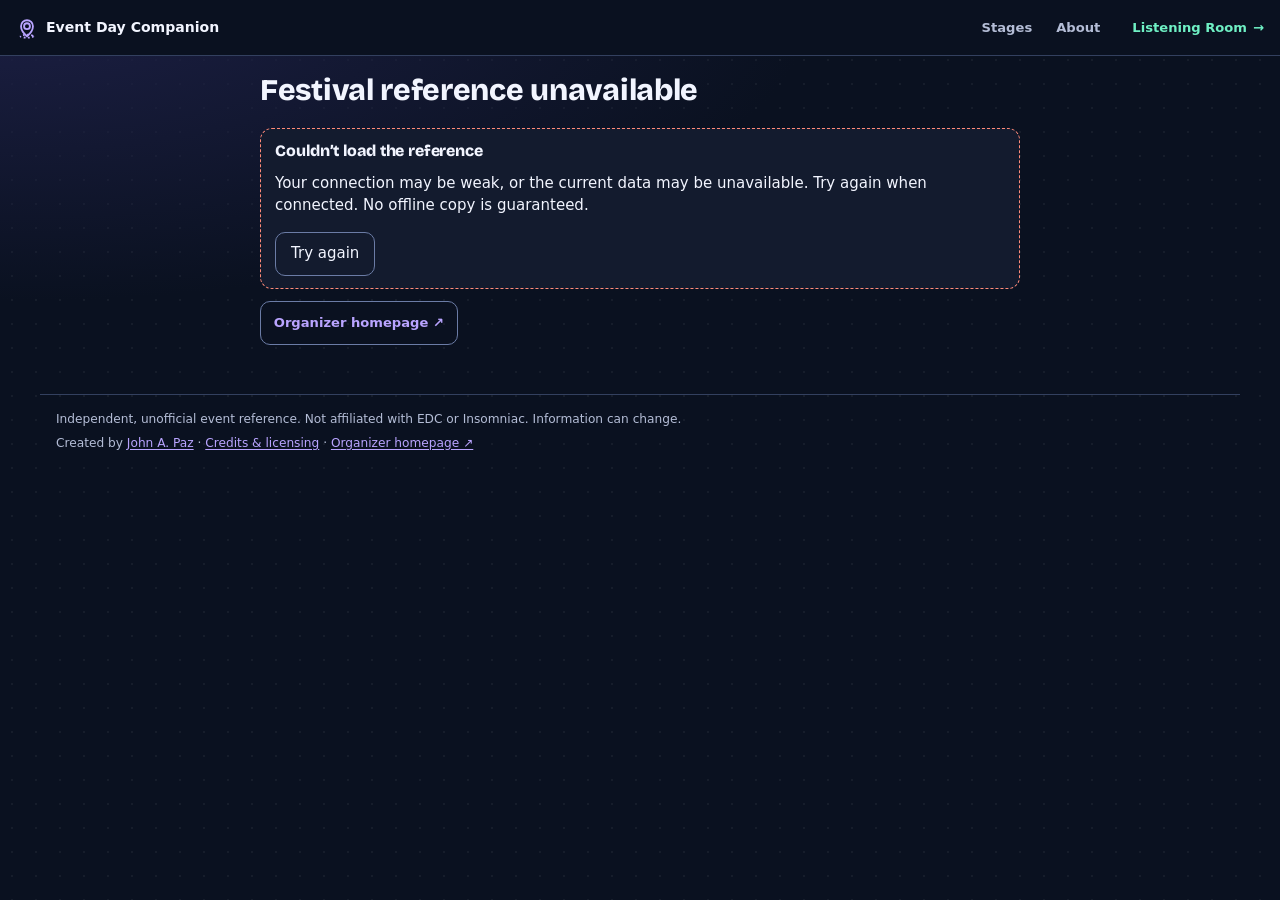
==== commit cb8947d2: "Design review R1 fixes: rail focus (PD-2), no Map tab (PD-3), stages above the fold (PD-4) Per docs/" ====
--- a/companion/index.html
+++ b/companion/index.html
@@ -16,12 +16,11 @@
 <body>
   <a class="skip" href="#main">Skip to content</a>
   <header class="app-bar">
-    <a href="#/map" class="brand" data-nav="home" aria-label="Event Day Companion, home">
+    <a href="#/stages" class="brand" data-nav="home" aria-label="Event Day Companion, home">
       <svg width="22" height="22" viewBox="0 0 24 24" fill="none" stroke="currentColor" stroke-width="2" aria-hidden="true" focusable="false"><circle cx="12" cy="10" r="3.2"/><path d="M12 21s-6.5-5.6-6.5-11a6.5 6.5 0 0 1 13 0c0 5.4-6.5 11-6.5 11z"/><ellipse cx="12" cy="21" rx="7" ry="1.6" stroke-dasharray="2 2.4"/></svg>
       <span>Event Day <span class="brand-long">Companion</span></span>
     </a>
     <nav class="primary" aria-label="Primary">
-      <a href="#/map" data-nav="map"><svg width="20" height="20" viewBox="0 0 24 24" fill="none" stroke="currentColor" stroke-width="2" stroke-linejoin="round" aria-hidden="true" focusable="false"><path d="M9 4 3 6v14l6-2 6 2 6-2V4l-6 2-6-2zM9 4v14M15 6v14"/></svg><span>Map</span></a>
       <a href="#/stages" data-nav="stages"><svg width="20" height="20" viewBox="0 0 24 24" fill="none" stroke="currentColor" stroke-width="2" stroke-linecap="round" aria-hidden="true" focusable="false"><path d="M8 6h13M8 12h13M8 18h13M3 6h.01M3 12h.01M3 18h.01"/></svg><span>Stages</span></a>
       <a href="#/sources" data-nav="sources"><svg width="20" height="20" viewBox="0 0 24 24" fill="none" stroke="currentColor" stroke-width="2" stroke-linecap="round" aria-hidden="true" focusable="false"><circle cx="12" cy="12" r="9"/><path d="M12 11v5M12 8h.01"/></svg><span>About</span></a>
     </nav>
--- a/companion/styles.css
+++ b/companion/styles.css
@@ -5,7 +5,7 @@
 @font-face{font-family:"Bricolage Grotesque";font-style:normal;font-weight:800;font-display:swap;src:url(../listening-room/fonts/bricolage-grotesque-latin-800.woff2) format("woff2")}
 :root{color-scheme:dark;
   /* ground */
-  --bg:#0a1120;--bg-glow:#1c1f44;--map-dot:#ffffff0d;--bar:#0a1120f5;
+  --bg:#0a1120;--bg-glow:#1c1f44;--map-dot:#ffffff0d;--bar:#0a1120;
   --panel:#131b2e;--sheet:#182238;--line:#33405f;--line-strong:#6b7ca6;
   /* text */
   --text:#f2f5ff;--muted:#b4bdd6;
@@ -15,11 +15,11 @@
   --mint:#6ff0c4;--mint-hover:#b2ffe7;--amber:#ffd98a;--coral:#ff8a78;
   --sans:system-ui,-apple-system,"Segoe UI",Roboto,sans-serif;--display:"Bricolage Grotesque",var(--sans);
   /* layout */
-  --gutter:16px;--target:44px;--header:56px;--days-h:60px;--tabbar:60px;--radius:12px;
+  --gutter:16px;--target:44px;--header:56px;--bar-h:56px;--strip-h:60px;--tabbar:60px;--radius:12px;
   --rail-w:320px;--page-w:760px;--wide-w:1200px;
   font-family:var(--sans);font-size:15px;line-height:1.45}
 *{box-sizing:border-box}
-html{scroll-padding-top:calc(var(--header) + var(--days-h) + 12px);scroll-padding-bottom:calc(var(--tabbar) + 12px)}
+html{scroll-padding-top:calc(var(--bar-h) + var(--strip-h) + 12px);scroll-padding-bottom:calc(var(--tabbar) + 12px)}
 body{margin:0;overflow-wrap:anywhere;color:var(--text);padding-bottom:calc(var(--tabbar) + env(safe-area-inset-bottom));
   background:radial-gradient(ellipse at 0 0,var(--bg-glow) 0,transparent 45%) no-repeat,radial-gradient(var(--map-dot) 1.2px,transparent 1.4px) 0 0/24px 24px,var(--bg)}
 a{color:var(--violet);text-underline-offset:.2em}a:hover{color:var(--violet-hover)}
@@ -31,7 +31,7 @@
 h1{font-size:clamp(1.5rem,5vw,2rem);margin-bottom:.25rem}
 h2{font-size:1.25rem}h3{font-size:1rem}
 h1:focus,h2:focus,main:focus{outline:none}
-[tabindex="-1"]{scroll-margin-top:calc(var(--header) + var(--days-h) + 12px)}
+[tabindex="-1"]{scroll-margin-top:calc(var(--bar-h) + var(--strip-h) + 12px)}
 small,.muted{color:var(--muted)}
 .sr-only{position:absolute;width:1px;height:1px;padding:0;margin:-1px;overflow:hidden;clip:rect(0,0,0,0);clip-path:inset(50%);white-space:nowrap;border:0}
 .skip{position:fixed;top:-100px;left:1rem;z-index:50;background:var(--amber);color:#000;padding:.75rem}.skip:focus{top:.5rem}
@@ -61,8 +61,16 @@
 .notice p{margin-bottom:6px}
 .notice.compact{font-size:.8125rem;padding:10px 12px}
 .notice-warning{border-left:4px solid var(--line-strong)}
-.geometry-unavailable{border-style:dashed;color:var(--muted)}
-.geometry-unavailable strong{color:var(--text)}
+.schedule-status{padding:0;margin-bottom:12px}
+.schedule-status summary{position:relative;display:block;min-height:var(--target);padding:10px 38px 10px 14px;cursor:pointer;font-size:.8125rem;line-height:1.4;list-style:none}
+.schedule-status summary::-webkit-details-marker{display:none}
+.schedule-status summary::after{content:"+";position:absolute;right:14px;top:8px;font-size:1.125rem;font-weight:700;line-height:1.4}
+.schedule-status[open] summary::after{content:"−"}
+.schedule-status summary strong{color:var(--text)}
+.schedule-status p{margin:0 14px 8px;font-size:.8125rem}
+.schedule-status p:last-child{margin-bottom:12px}
+.status-wrap .stale{margin:-4px 0 12px;font-size:.8125rem}
+.map-note{margin:8px 0 0;font-size:.8125rem}
 .stale{color:var(--amber)}
 .state-box{border:1px dashed var(--line-strong)}
 .state-box.error{border-color:var(--coral)}
@@ -72,7 +80,7 @@
 .external{white-space:normal}
 
 /* day switch: native links styled as a segmented control */
-.days{position:sticky;top:var(--header);z-index:20;display:flex;gap:6px;margin:0 calc(var(--gutter) * -1) 12px;padding:8px var(--gutter);background:var(--bar);border-bottom:1px solid var(--line)}
+.days{position:sticky;top:var(--bar-h);z-index:20;display:flex;gap:6px;margin:0 calc(var(--gutter) * -1) 12px;padding:8px var(--gutter);background:var(--bar);border-bottom:1px solid var(--line)}
 .days a{flex:1;display:inline-flex;align-items:center;justify-content:center;min-height:var(--target);padding:0 6px;border:1px solid var(--line-strong);border-radius:10px;background:var(--panel);color:var(--muted);font-size:.875rem;font-weight:650;text-decoration:none;white-space:nowrap}
 .days a:hover{border-color:var(--violet);color:var(--text)}
 .days a[aria-current="true"]{background:var(--violet);border-color:var(--violet);color:var(--violet-ink)}
@@ -104,7 +112,7 @@
 .panel>h2{margin-bottom:4px;font-size:1.5rem}
 .section-meta{margin-bottom:6px;color:var(--muted);font-size:.875rem}
 .foot-link{margin:16px 0 0}.foot-link a{display:inline-flex;align-items:center;min-height:var(--target)}
-.day-heading{position:sticky;top:calc(var(--header) + var(--days-h));z-index:5;margin:18px calc(var(--gutter) * -1) 0;padding:10px var(--gutter) 6px;background:var(--bar);border-bottom:1px solid var(--line);color:var(--muted);font-size:.8125rem;font-weight:700;letter-spacing:.04em}
+.day-heading{position:sticky;top:calc(var(--bar-h) + var(--strip-h));z-index:5;margin:18px calc(var(--gutter) * -1) 0;padding:10px var(--gutter) 6px;background:var(--bar);border-bottom:1px solid var(--line);color:var(--muted);font-size:.8125rem;font-weight:700;letter-spacing:.04em}
 .day-heading.subtle{position:static;margin:14px 0 0;padding:6px 0;background:none;font-weight:600}
 
 /* set rows */
@@ -115,14 +123,16 @@
 .time span{display:block}.time .end{color:var(--muted);font-weight:500}
 .time.none{color:var(--muted);font-weight:500}
 .untimed .set{grid-template-columns:1.75rem minmax(0,1fr)}
-.billing{font-weight:650}
+.billing{margin-bottom:0;font-weight:650}
 .chip{display:inline-block;margin-left:6px;padding:1px 8px;border:1px solid var(--line-strong);border-radius:99px;color:var(--muted);font-size:.75rem;font-weight:600;vertical-align:2px}
 .set-stage{color:var(--muted);font-size:.8125rem}
 .set-status{color:var(--muted);font-size:.8125rem}
 .disagree-note{margin-top:4px!important;font-size:.8125rem;color:var(--text)}
 .actions{display:flex;flex-wrap:wrap;align-items:center;gap:0 16px;margin-top:2px!important}
 .actions .status{min-height:var(--target)}
-.details-link,.hear,.artist-link{display:inline-flex;align-items:center;min-height:var(--target);font-size:.875rem;font-weight:650}
+.billing-link{color:var(--text);text-decoration-color:var(--violet);display:inline-flex;align-items:center;min-height:var(--target)}
+.billing-link:hover{color:var(--violet-hover)}
+.hear,.artist-link{display:inline-flex;align-items:center;min-height:var(--target);font-size:.875rem;font-weight:650}
 .hear,.listening-link{color:var(--mint);text-decoration:none}
 .hear:hover,.listening-link:hover{color:var(--mint-hover);text-decoration:underline}
 .listening-link{border-color:var(--mint)!important}
@@ -152,13 +162,15 @@
 footer p{margin-bottom:6px}
 .noscript{max-width:var(--page-w);margin:0 auto;padding:0 var(--gutter)}
 
+/* --bar-h / --strip-h are the sticky header and day-strip heights; app.js overwrites them with the measured
+   values so the offsets follow wrapping and text size. The values here are only the pre-script fallbacks. */
 /* Fold cover and very small screens */
 @media(max-width:340px){.rail .stage-list{grid-template-columns:minmax(0,1fr)}}
 @media(max-width:320px){
-  :root{--gutter:12px;--days-h:0px}
+  :root{--gutter:12px;--strip-h:0px}
   .brand-long{display:none}
   .days{position:static;display:grid;grid-template-columns:1fr 1fr}
-  .day-heading{top:var(--header)}
+  .day-heading{top:var(--bar-h)}
   .primary a svg{display:none}
   .set{grid-template-columns:4.75rem minmax(0,1fr);column-gap:8px}
 }
@@ -166,7 +178,7 @@
 /* Wide: tab bar becomes header links; rail + schedule sit side by side. No 400px side panel while
    there is no map to sit beside it (REVIEW DEFAULT; revisit when real geometry exists). */
 @media(min-width:1100px){
-  :root{--tabbar:0px;--days-h:60px}
+  :root{--tabbar:0px;--strip-h:60px}
   body{padding-bottom:0}
   .primary{position:static;order:2;margin-right:12px;padding:0;background:none;border:0}
   .primary a{flex:none;flex-direction:row;min-height:var(--target);padding:0 12px;box-shadow:none!important;font-size:.875rem}
@@ -174,7 +186,7 @@
   .primary a[aria-current="page"]{color:var(--violet);text-decoration:underline;text-decoration-thickness:2px;text-underline-offset:8px}
   .to-lr{order:3}
   .explorer{grid-template-columns:var(--rail-w) minmax(0,1fr);gap:28px}
-  .rail{position:sticky;top:calc(var(--header) + var(--days-h) + 12px)}
+  .rail{position:sticky;top:calc(var(--bar-h) + var(--strip-h) + 12px)}
   .rail .stage-list{grid-template-columns:minmax(0,1fr)}
   .rail .stage-link{min-height:60px}
   .rail .stage-link small,.rail .stage-link svg{position:static;width:auto;height:auto;clip-path:none;white-space:normal}
@@ -182,7 +194,7 @@
 }
 /* Short landscape phones: keep vertical space for content */
 @media(max-height:480px) and (orientation:landscape){
-  :root{--tabbar:0px;--days-h:0px}
+  :root{--tabbar:0px;--bar-h:0px;--strip-h:0px}
   body{padding-bottom:0}
   .app-bar{position:static}
   .primary{position:static;order:2;margin-right:8px;padding:0;background:none;border:0}
@@ -194,4 +206,13 @@
   .day-heading{top:0}
   .rail{position:static}
 }
+/* Forced colors (e.g. Windows High Contrast): backgrounds and box-shadows are replaced by system colours, so every
+   selected state also differs in something that is not colour: a thicker double border and/or an underline. */
+@media(forced-colors:active){
+  .days a[aria-current="true"],.stage-link[aria-current="true"]{border:3px double Highlight}
+  .days a[aria-current="true"]{text-decoration:underline;text-decoration-thickness:2px;text-underline-offset:.25em}
+  .stage-link[aria-current="true"] .stage-name{text-decoration:underline;text-decoration-thickness:2px;text-underline-offset:.2em}
+  .primary a[aria-current="page"]{text-decoration:underline;text-decoration-thickness:3px;text-underline-offset:.3em}
+  .status.verified::before{box-sizing:border-box;border:5px solid CanvasText;background:none}
+}
 @media(prefers-reduced-motion:reduce){*,*::before,*::after{scroll-behavior:auto!important;animation:none!important;transition:none!important}}
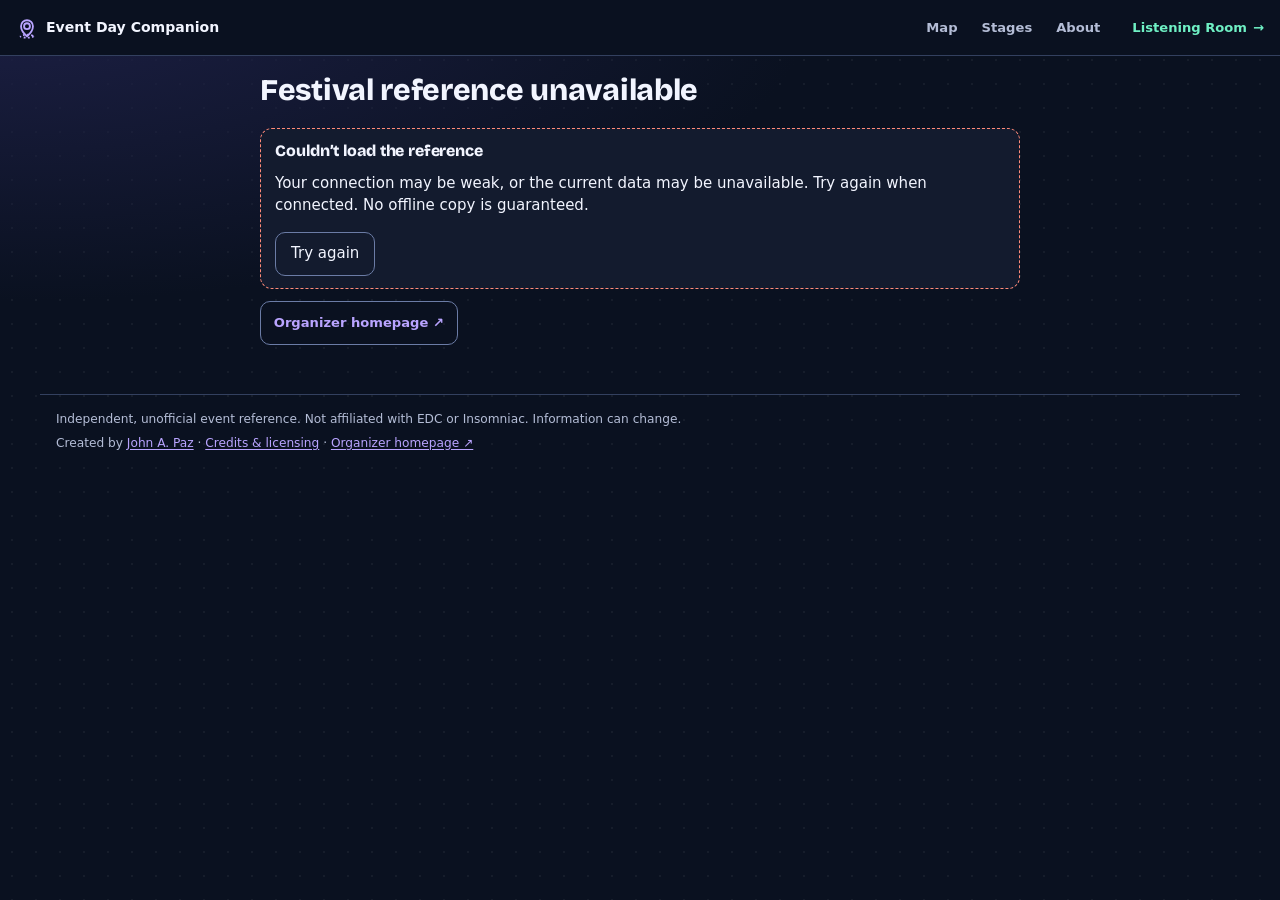
==== commit ecd56f4b: "Merge remote-tracking branch 'origin/main' into claude/elegant-cray-0na154" ====
--- a/companion/index.html
+++ b/companion/index.html
@@ -16,11 +16,12 @@
 <body>
   <a class="skip" href="#main">Skip to content</a>
   <header class="app-bar">
-    <a href="#/stages" class="brand" data-nav="home" aria-label="Event Day Companion, home">
+    <a href="#/map" class="brand" data-nav="home" aria-label="Event Day Companion, home">
       <svg width="22" height="22" viewBox="0 0 24 24" fill="none" stroke="currentColor" stroke-width="2" aria-hidden="true" focusable="false"><circle cx="12" cy="10" r="3.2"/><path d="M12 21s-6.5-5.6-6.5-11a6.5 6.5 0 0 1 13 0c0 5.4-6.5 11-6.5 11z"/><ellipse cx="12" cy="21" rx="7" ry="1.6" stroke-dasharray="2 2.4"/></svg>
       <span>Event Day <span class="brand-long">Companion</span></span>
     </a>
     <nav class="primary" aria-label="Primary">
+      <a href="#/map" data-nav="map"><svg width="20" height="20" viewBox="0 0 24 24" fill="none" stroke="currentColor" stroke-width="2" stroke-linejoin="round" aria-hidden="true" focusable="false"><path d="M9 4 3 6v14l6-2 6 2 6-2V4l-6 2-6-2zM9 4v14M15 6v14"/></svg><span>Map</span></a>
       <a href="#/stages" data-nav="stages"><svg width="20" height="20" viewBox="0 0 24 24" fill="none" stroke="currentColor" stroke-width="2" stroke-linecap="round" aria-hidden="true" focusable="false"><path d="M8 6h13M8 12h13M8 18h13M3 6h.01M3 12h.01M3 18h.01"/></svg><span>Stages</span></a>
       <a href="#/sources" data-nav="sources"><svg width="20" height="20" viewBox="0 0 24 24" fill="none" stroke="currentColor" stroke-width="2" stroke-linecap="round" aria-hidden="true" focusable="false"><circle cx="12" cy="12" r="9"/><path d="M12 11v5M12 8h.01"/></svg><span>About</span></a>
     </nav>
--- a/companion/styles.css
+++ b/companion/styles.css
@@ -61,16 +61,8 @@
 .notice p{margin-bottom:6px}
 .notice.compact{font-size:.8125rem;padding:10px 12px}
 .notice-warning{border-left:4px solid var(--line-strong)}
-.schedule-status{padding:0;margin-bottom:12px}
-.schedule-status summary{position:relative;display:block;min-height:var(--target);padding:10px 38px 10px 14px;cursor:pointer;font-size:.8125rem;line-height:1.4;list-style:none}
-.schedule-status summary::-webkit-details-marker{display:none}
-.schedule-status summary::after{content:"+";position:absolute;right:14px;top:8px;font-size:1.125rem;font-weight:700;line-height:1.4}
-.schedule-status[open] summary::after{content:"−"}
-.schedule-status summary strong{color:var(--text)}
-.schedule-status p{margin:0 14px 8px;font-size:.8125rem}
-.schedule-status p:last-child{margin-bottom:12px}
-.status-wrap .stale{margin:-4px 0 12px;font-size:.8125rem}
-.map-note{margin:8px 0 0;font-size:.8125rem}
+.geometry-unavailable{border-style:dashed;color:var(--muted)}
+.geometry-unavailable strong{color:var(--text)}
 .stale{color:var(--amber)}
 .state-box{border:1px dashed var(--line-strong)}
 .state-box.error{border-color:var(--coral)}
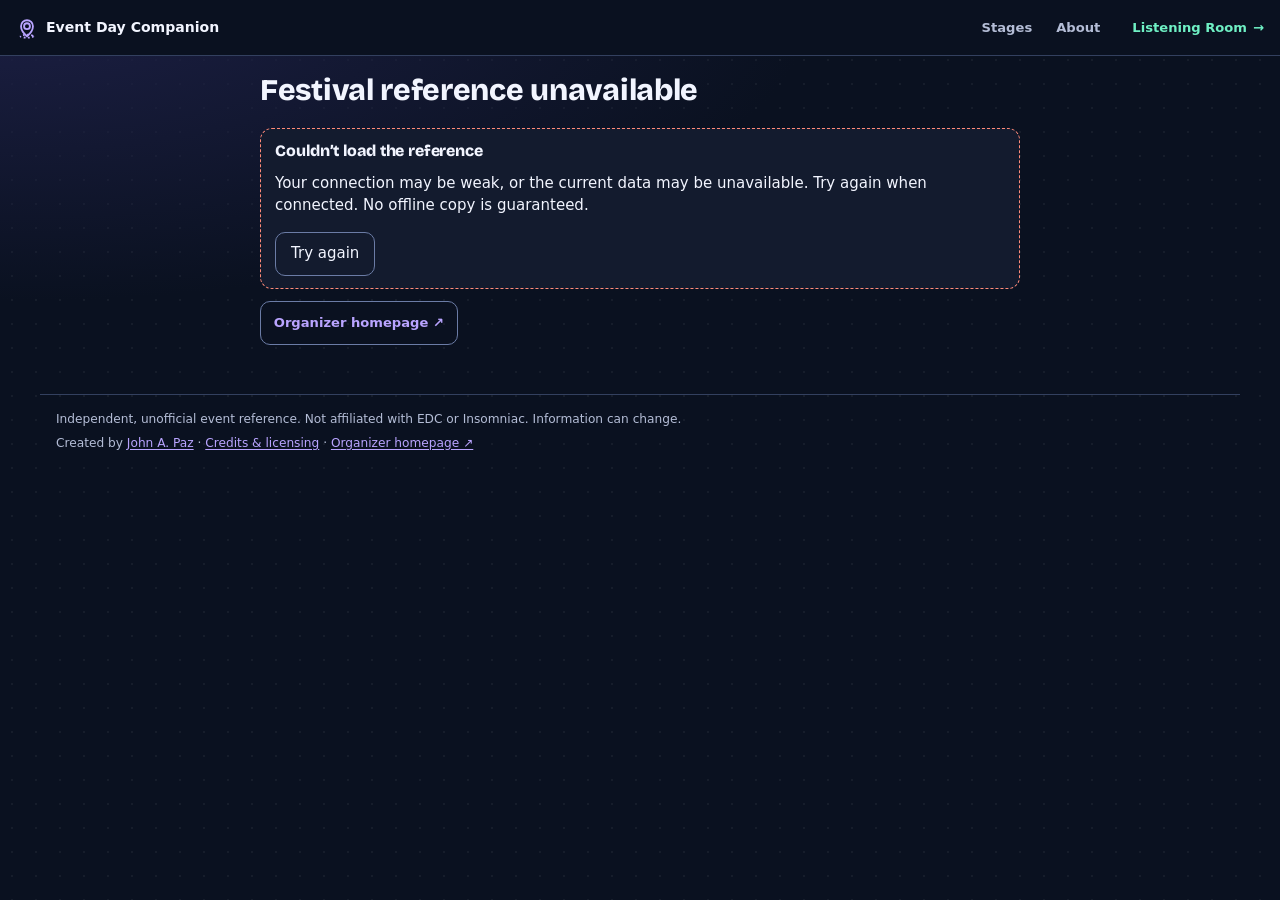
==== commit 178042b6: "Merge pull request #93 from johnapaz/claude/great-mccarthy-0j5lpl Design review R1 fixes: rail focus" ====
--- a/companion/index.html
+++ b/companion/index.html
@@ -16,12 +16,11 @@
 <body>
   <a class="skip" href="#main">Skip to content</a>
   <header class="app-bar">
-    <a href="#/map" class="brand" data-nav="home" aria-label="Event Day Companion, home">
+    <a href="#/stages" class="brand" data-nav="home" aria-label="Event Day Companion, home">
       <svg width="22" height="22" viewBox="0 0 24 24" fill="none" stroke="currentColor" stroke-width="2" aria-hidden="true" focusable="false"><circle cx="12" cy="10" r="3.2"/><path d="M12 21s-6.5-5.6-6.5-11a6.5 6.5 0 0 1 13 0c0 5.4-6.5 11-6.5 11z"/><ellipse cx="12" cy="21" rx="7" ry="1.6" stroke-dasharray="2 2.4"/></svg>
       <span>Event Day <span class="brand-long">Companion</span></span>
     </a>
     <nav class="primary" aria-label="Primary">
-      <a href="#/map" data-nav="map"><svg width="20" height="20" viewBox="0 0 24 24" fill="none" stroke="currentColor" stroke-width="2" stroke-linejoin="round" aria-hidden="true" focusable="false"><path d="M9 4 3 6v14l6-2 6 2 6-2V4l-6 2-6-2zM9 4v14M15 6v14"/></svg><span>Map</span></a>
       <a href="#/stages" data-nav="stages"><svg width="20" height="20" viewBox="0 0 24 24" fill="none" stroke="currentColor" stroke-width="2" stroke-linecap="round" aria-hidden="true" focusable="false"><path d="M8 6h13M8 12h13M8 18h13M3 6h.01M3 12h.01M3 18h.01"/></svg><span>Stages</span></a>
       <a href="#/sources" data-nav="sources"><svg width="20" height="20" viewBox="0 0 24 24" fill="none" stroke="currentColor" stroke-width="2" stroke-linecap="round" aria-hidden="true" focusable="false"><circle cx="12" cy="12" r="9"/><path d="M12 11v5M12 8h.01"/></svg><span>About</span></a>
     </nav>
--- a/companion/styles.css
+++ b/companion/styles.css
@@ -61,8 +61,16 @@
 .notice p{margin-bottom:6px}
 .notice.compact{font-size:.8125rem;padding:10px 12px}
 .notice-warning{border-left:4px solid var(--line-strong)}
-.geometry-unavailable{border-style:dashed;color:var(--muted)}
-.geometry-unavailable strong{color:var(--text)}
+.schedule-status{padding:0;margin-bottom:12px}
+.schedule-status summary{position:relative;display:block;min-height:var(--target);padding:10px 38px 10px 14px;cursor:pointer;font-size:.8125rem;line-height:1.4;list-style:none}
+.schedule-status summary::-webkit-details-marker{display:none}
+.schedule-status summary::after{content:"+";position:absolute;right:14px;top:8px;font-size:1.125rem;font-weight:700;line-height:1.4}
+.schedule-status[open] summary::after{content:"−"}
+.schedule-status summary strong{color:var(--text)}
+.schedule-status p{margin:0 14px 8px;font-size:.8125rem}
+.schedule-status p:last-child{margin-bottom:12px}
+.status-wrap .stale{margin:-4px 0 12px;font-size:.8125rem}
+.map-note{margin:8px 0 0;font-size:.8125rem}
 .stale{color:var(--amber)}
 .state-box{border:1px dashed var(--line-strong)}
 .state-box.error{border-color:var(--coral)}
